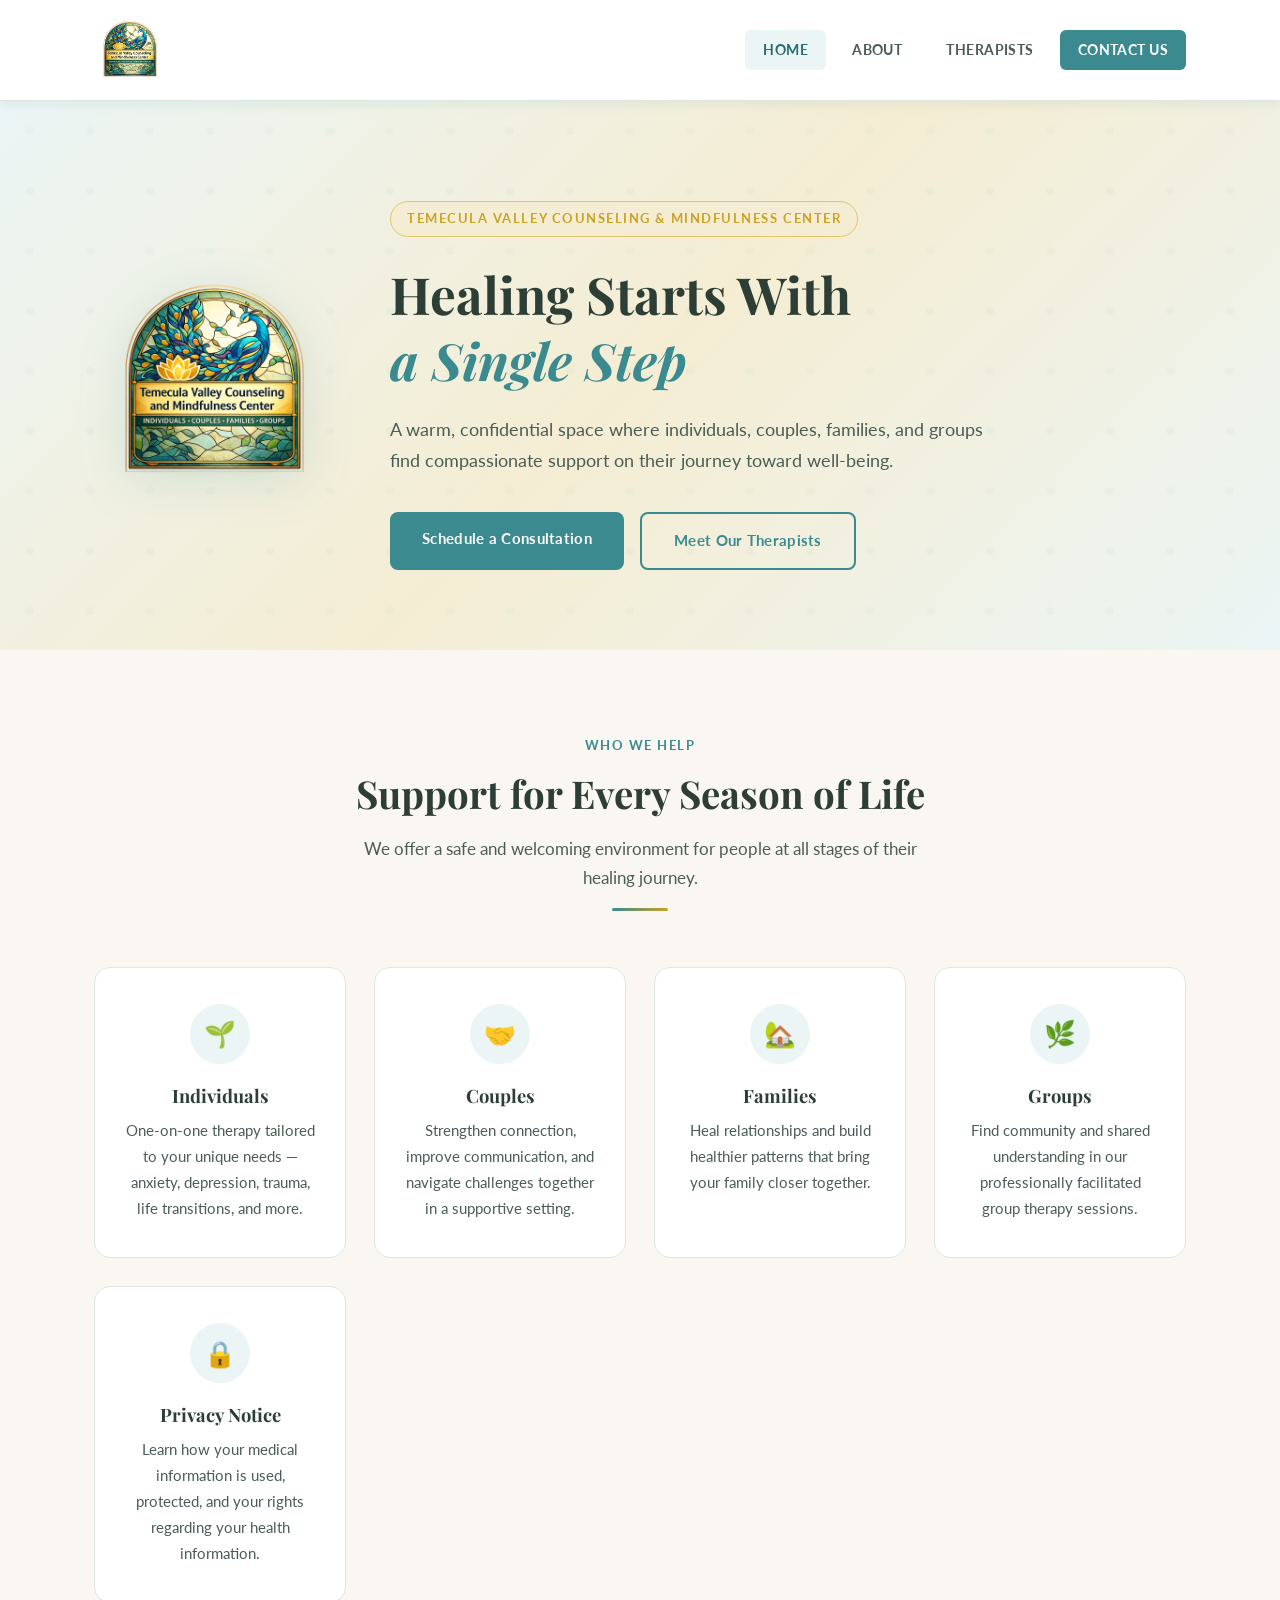
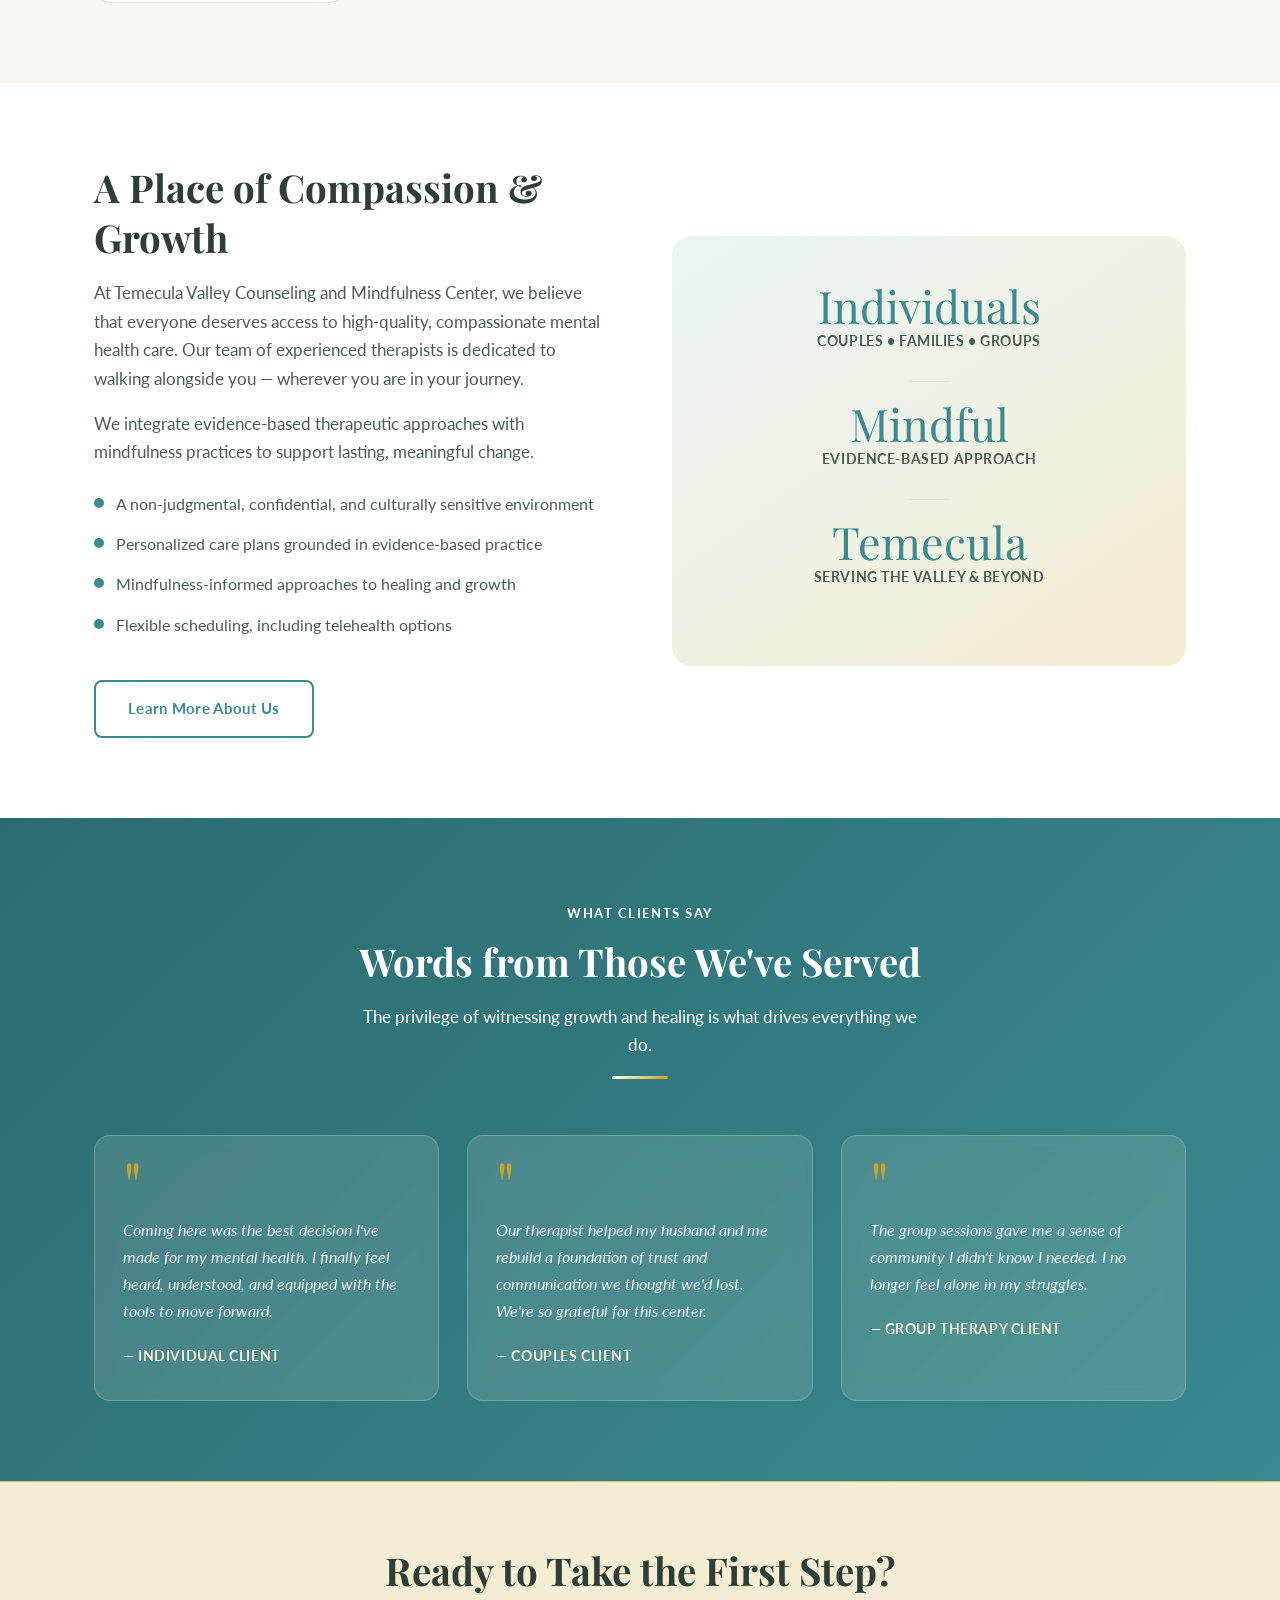
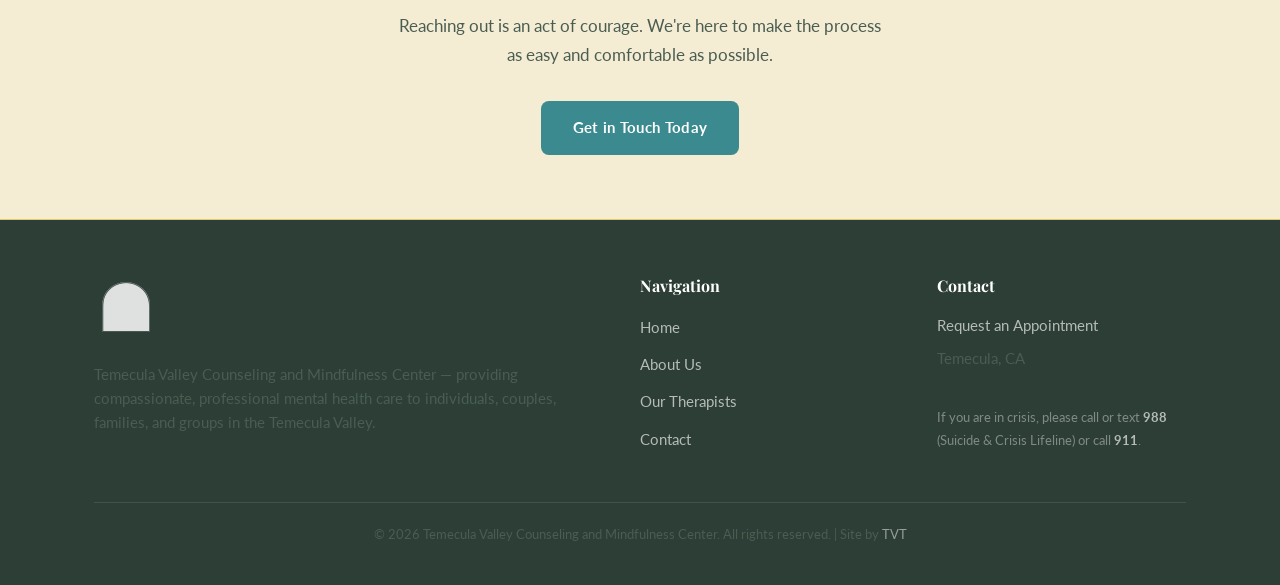
==== index.html @ 944c040d "Initial commit" ====
<!DOCTYPE html>
<html lang="en">
<head>
  <meta charset="UTF-8">
  <meta name="viewport" content="width=device-width, initial-scale=1.0">
  <title>Temecula Valley Counseling & Mindfulness Center</title>
  <meta name="description" content="Professional therapy and counseling services in Temecula Valley. Supporting individuals, couples, families, and groups on the path to healing and well-being.">
  <link rel="stylesheet" href="css/style.css">
</head>
<body>

<!-- ── Header ─────────────────────────────────────── -->
<header>
  <div class="header-inner">
    <a class="logo-wrap" href="index.html">
      <img src="images/logo.png" alt="Temecula Valley Counseling and Mindfulness Center">
    </a>
    <nav>
      <button class="hamburger" id="hamburger" aria-label="Toggle menu">
        <span></span><span></span><span></span>
      </button>
      <ul id="nav-menu">
        <li><a href="index.html" class="active">Home</a></li>
        <li><a href="about.html">About</a></li>
        <li><a href="therapists.html">Therapists</a></li>
        <li class="nav-cta"><a href="contact.html">Contact Us</a></li>
      </ul>
    </nav>
  </div>
</header>

<!-- ── Hero ───────────────────────────────────────── -->
<section class="hero">
  <div class="container hero-content hero-content--split">
    <div class="hero-logo-col">
      <img src="images/logo.png" alt="Temecula Valley Counseling and Mindfulness Center">
    </div>
    <div class="hero-text-col">
      <span class="hero-eyebrow">Temecula Valley Counseling &amp; Mindfulness Center</span>
      <h1>Healing Starts With<br><em>a Single Step</em></h1>
      <p class="hero-subtitle">
        A warm, confidential space where individuals, couples, families, and groups
        find compassionate support on their journey toward well-being.
      </p>
      <div class="hero-buttons">
        <a href="contact.html" class="btn btn-primary">Schedule a Consultation</a>
        <a href="therapists.html" class="btn btn-outline">Meet Our Therapists</a>
      </div>
    </div>
  </div>
</section>

<!-- ── Services ───────────────────────────────────── -->
<section style="background: var(--cream);">
  <div class="container">
    <div class="section-heading">
      <span class="eyebrow">Who We Help</span>
      <h2>Support for Every Season of Life</h2>
      <p>We offer a safe and welcoming environment for people at all stages of their healing journey.</p>
      <div class="divider"></div>
    </div>
    <div class="cards-grid">
      <div class="card">
        <div class="card-icon">🌱</div>
        <h3>Individuals</h3>
        <p>One-on-one therapy tailored to your unique needs — anxiety, depression, trauma, life transitions, and more.</p>
      </div>
      <div class="card">
        <div class="card-icon">🤝</div>
        <h3>Couples</h3>
        <p>Strengthen connection, improve communication, and navigate challenges together in a supportive setting.</p>
      </div>
      <div class="card">
        <div class="card-icon">🏡</div>
        <h3>Families</h3>
        <p>Heal relationships and build healthier patterns that bring your family closer together.</p>
      </div>
      <div class="card">
        <div class="card-icon">🌿</div>
        <h3>Groups</h3>
        <p>Find community and shared understanding in our professionally facilitated group therapy sessions.</p>
      </div>
      <a href="privacy-notice.html" class="card card--link">
        <div class="card-icon">🔒</div>
        <h3>Privacy Notice</h3>
        <p>Learn how your medical information is used, protected, and your rights regarding your health information.</p>
      </a>
    </div>
  </div>
</section>

<!-- ── About Strip ────────────────────────────────── -->
<section class="about-strip">
  <div class="container">
    <div class="inner">
      <div class="text-col">
        <h2>A Place of Compassion &amp; Growth</h2>
        <p>
          At Temecula Valley Counseling and Mindfulness Center, we believe that everyone deserves
          access to high-quality, compassionate mental health care. Our team of experienced
          therapists is dedicated to walking alongside you — wherever you are in your journey.
        </p>
        <p>
          We integrate evidence-based therapeutic approaches with mindfulness practices to
          support lasting, meaningful change.
        </p>
        <ul class="values-list">
          <li>A non-judgmental, confidential, and culturally sensitive environment</li>
          <li>Personalized care plans grounded in evidence-based practice</li>
          <li>Mindfulness-informed approaches to healing and growth</li>
          <li>Flexible scheduling, including telehealth options</li>
        </ul>
        <a href="about.html" class="btn btn-outline" style="margin-top: 28px;">Learn More About Us</a>
      </div>
      <div class="about-visual">
        <div class="stat">
          <div class="stat-number">Individuals</div>
          <div class="stat-label">Couples &bull; Families &bull; Groups</div>
        </div>
        <div class="stat-divider"></div>
        <div class="stat">
          <div class="stat-number">Mindful</div>
          <div class="stat-label">Evidence-Based Approach</div>
        </div>
        <div class="stat-divider"></div>
        <div class="stat">
          <div class="stat-number">Temecula</div>
          <div class="stat-label">Serving the Valley &amp; Beyond</div>
        </div>
      </div>
    </div>
  </div>
</section>

<!-- ── Testimonials ───────────────────────────────── -->
<section class="testimonials">
  <div class="container">
    <div class="section-heading">
      <span class="eyebrow">What Clients Say</span>
      <h2>Words from Those We've Served</h2>
      <p>The privilege of witnessing growth and healing is what drives everything we do.</p>
      <div class="divider"></div>
    </div>
    <div class="testimonials-grid">
      <div class="testimonial-card">
        <span class="quote-mark">"</span>
        <p>Coming here was the best decision I've made for my mental health. I finally feel heard, understood, and equipped with the tools to move forward.</p>
        <div class="testimonial-author">— Individual Client</div>
      </div>
      <div class="testimonial-card">
        <span class="quote-mark">"</span>
        <p>Our therapist helped my husband and me rebuild a foundation of trust and communication we thought we'd lost. We're so grateful for this center.</p>
        <div class="testimonial-author">— Couples Client</div>
      </div>
      <div class="testimonial-card">
        <span class="quote-mark">"</span>
        <p>The group sessions gave me a sense of community I didn't know I needed. I no longer feel alone in my struggles.</p>
        <div class="testimonial-author">— Group Therapy Client</div>
      </div>
    </div>
  </div>
</section>

<!-- ── CTA Banner ─────────────────────────────────── -->
<section class="cta-banner">
  <div class="container">
    <h2>Ready to Take the First Step?</h2>
    <p>Reaching out is an act of courage. We're here to make the process as easy and comfortable as possible.</p>
    <a href="contact.html" class="btn btn-primary">Get in Touch Today</a>
  </div>
</section>

<!-- ── Footer ─────────────────────────────────────── -->
<footer>
  <div class="container">
    <div class="footer-grid">
      <div class="footer-brand">
        <img src="images/logo.png" alt="TVCMC Logo">
        <p>Temecula Valley Counseling and Mindfulness Center — providing compassionate, professional mental health care to individuals, couples, families, and groups in the Temecula Valley.</p>
      </div>
      <div class="footer-col">
        <h4>Navigation</h4>
        <ul>
          <li><a href="index.html">Home</a></li>
          <li><a href="about.html">About Us</a></li>
          <li><a href="therapists.html">Our Therapists</a></li>
          <li><a href="contact.html">Contact</a></li>
        </ul>
      </div>
      <div class="footer-col footer-contact">
        <h4>Contact</h4>
        <p><a href="contact.html">Request an Appointment</a></p>
        <p>Temecula, CA</p>
        <br>
        <p style="font-size:0.82rem; color: rgba(255,255,255,0.4);">
          If you are in crisis, please call or text <strong style="color:rgba(255,255,255,0.65)">988</strong> (Suicide &amp; Crisis Lifeline) or call <strong style="color:rgba(255,255,255,0.65)">911</strong>.
        </p>
      </div>
    </div>
    <div class="footer-bottom">
      <p>&copy; 2026 Temecula Valley Counseling and Mindfulness Center. All rights reserved. | Site by <a href="#" style="color: rgba(255,255,255,0.5);">TVT</a></p>
    </div>
  </div>
</footer>

<script>
  const hamburger = document.getElementById('hamburger');
  const navMenu = document.getElementById('nav-menu');
  hamburger.addEventListener('click', () => navMenu.classList.toggle('open'));
</script>
</body>
</html>
---- css/style.css ----
/* ===================================================
   Temecula Valley Counseling & Mindfulness Center
   Stylesheet
=================================================== */

@import url('https://fonts.googleapis.com/css2?family=Playfair+Display:ital,wght@0,400;0,600;1,400&family=Lato:wght@300;400;700&display=swap');

:root {
  --teal:        #3A8A8F;
  --teal-dark:   #2A6B70;
  --teal-light:  #EBF5F5;
  --gold:        #C9A227;
  --gold-light:  #F5EDD3;
  --sage:        #7A9E7E;
  --cream:       #FAF7F2;
  --warm-white:  #FFFFFF;
  --text-dark:   #2C3E35;
  --text-mid:    #4A5D53;
  --text-light:  #7A8F83;
  --border:      #DDE8E0;
  --shadow:      rgba(58, 138, 143, 0.12);
}

*, *::before, *::after { box-sizing: border-box; margin: 0; padding: 0; }

html { scroll-behavior: smooth; }

body {
  font-family: 'Lato', sans-serif;
  background: var(--cream);
  color: var(--text-dark);
  line-height: 1.7;
  font-size: 16px;
}

/* ── Typography ────────────────────────────────── */
h1, h2, h3, h4 {
  font-family: 'Playfair Display', serif;
  color: var(--text-dark);
  line-height: 1.3;
}

h1 { font-size: clamp(2rem, 5vw, 3.2rem); }
h2 { font-size: clamp(1.6rem, 3.5vw, 2.4rem); }
h3 { font-size: 1.4rem; }
h4 { font-size: 1.1rem; }

p { color: var(--text-mid); margin-bottom: 1rem; }

a { color: var(--teal); text-decoration: none; transition: color 0.2s; }
a:hover { color: var(--teal-dark); }

/* ── Layout ────────────────────────────────────── */
.container {
  max-width: 1140px;
  margin: 0 auto;
  padding: 0 24px;
}

section { padding: 80px 0; }

/* ── Header & Nav ───────────────────────────────── */
header {
  background: var(--warm-white);
  border-bottom: 1px solid var(--border);
  position: sticky;
  top: 0;
  z-index: 100;
  box-shadow: 0 2px 12px var(--shadow);
}

.header-inner {
  display: flex;
  align-items: center;
  justify-content: space-between;
  padding: 14px 24px;
  max-width: 1140px;
  margin: 0 auto;
}

.logo-wrap img {
  height: 72px;
  width: auto;
  display: block;
}

nav ul {
  display: flex;
  gap: 8px;
  list-style: none;
}

nav ul li a {
  display: block;
  padding: 8px 18px;
  border-radius: 6px;
  font-weight: 700;
  font-size: 0.9rem;
  letter-spacing: 0.03em;
  text-transform: uppercase;
  color: var(--text-mid);
  transition: background 0.2s, color 0.2s;
}

nav ul li a:hover,
nav ul li a.active {
  background: var(--teal-light);
  color: var(--teal-dark);
}

.nav-cta a {
  background: var(--teal) !important;
  color: var(--warm-white) !important;
  border-radius: 6px;
}
.nav-cta a:hover {
  background: var(--teal-dark) !important;
}

/* Hamburger */
.hamburger {
  display: none;
  flex-direction: column;
  gap: 5px;
  cursor: pointer;
  background: none;
  border: none;
  padding: 4px;
}
.hamburger span {
  display: block;
  width: 24px;
  height: 2px;
  background: var(--teal-dark);
  border-radius: 2px;
  transition: all 0.3s;
}

/* ── Hero ───────────────────────────────────────── */
.hero {
  background: linear-gradient(135deg, #EBF5F5 0%, #F5EDD3 50%, #EBF5F5 100%);
  padding: 100px 0 80px;
  text-align: center;
  position: relative;
  overflow: hidden;
}

.hero::before {
  content: '';
  position: absolute;
  inset: 0;
  background: url("data:image/svg+xml,%3Csvg width='60' height='60' viewBox='0 0 60 60' xmlns='http://www.w3.org/2000/svg'%3E%3Cg fill='none' fill-rule='evenodd'%3E%3Cg fill='%233A8A8F' fill-opacity='0.04'%3E%3Ccircle cx='30' cy='30' r='4'/%3E%3C/g%3E%3C/g%3E%3C/svg%3E");
  pointer-events: none;
}

.hero-content { position: relative; z-index: 1; }

.hero-eyebrow {
  display: inline-block;
  background: var(--gold-light);
  color: var(--gold);
  font-weight: 700;
  font-size: 0.8rem;
  letter-spacing: 0.12em;
  text-transform: uppercase;
  padding: 6px 16px;
  border-radius: 20px;
  margin-bottom: 24px;
  border: 1px solid #E0C86A;
}

.hero h1 {
  margin-bottom: 20px;
  color: var(--text-dark);
}

.hero h1 em {
  font-style: italic;
  color: var(--teal);
}

.hero-subtitle {
  font-size: 1.15rem;
  max-width: 600px;
  margin: 0 auto 36px;
  color: var(--text-mid);
}

.btn {
  display: inline-block;
  padding: 14px 32px;
  border-radius: 8px;
  font-weight: 700;
  font-size: 0.95rem;
  letter-spacing: 0.02em;
  transition: all 0.2s;
  cursor: pointer;
  border: none;
}

.btn-primary {
  background: var(--teal);
  color: #fff;
}
.btn-primary:hover {
  background: var(--teal-dark);
  color: #fff;
  transform: translateY(-2px);
  box-shadow: 0 6px 20px rgba(58,138,143,0.3);
}

.btn-outline {
  background: transparent;
  color: var(--teal);
  border: 2px solid var(--teal);
}
.btn-outline:hover {
  background: var(--teal);
  color: #fff;
  transform: translateY(-2px);
}

.hero-buttons { display: flex; gap: 16px; justify-content: center; flex-wrap: wrap; }

.hero-content--split {
  display: flex;
  align-items: center;
  gap: 56px;
  text-align: left;
}

.hero-logo-col {
  flex-shrink: 0;
}

.hero-logo-col img {
  width: 240px;
  height: auto;
  filter: drop-shadow(0 8px 24px rgba(58,138,143,0.18));
}

.hero-text-col { flex: 1; }

.hero-text-col .hero-eyebrow { display: inline-block; }

.hero-text-col .hero-subtitle { margin-left: 0; margin-right: 0; }

.hero-text-col .hero-buttons { justify-content: flex-start; }

@media (max-width: 760px) {
  .hero-content--split {
    flex-direction: column;
    text-align: center;
    gap: 32px;
  }
  .hero-logo-col img { width: 180px; }
  .hero-text-col .hero-buttons { justify-content: center; }
}

/* ── Section Heading ────────────────────────────── */
.section-heading {
  text-align: center;
  margin-bottom: 56px;
}

.section-heading .eyebrow {
  display: inline-block;
  color: var(--teal);
  font-weight: 700;
  font-size: 0.8rem;
  letter-spacing: 0.12em;
  text-transform: uppercase;
  margin-bottom: 12px;
}

.section-heading h2 { margin-bottom: 16px; }

.section-heading p {
  max-width: 560px;
  margin: 0 auto;
  font-size: 1.05rem;
}

.divider {
  width: 56px;
  height: 3px;
  background: linear-gradient(90deg, var(--teal), var(--gold));
  margin: 16px auto 0;
  border-radius: 2px;
}

/* ── Services / Feature Cards ──────────────────── */
.cards-grid {
  display: grid;
  grid-template-columns: repeat(auto-fit, minmax(240px, 1fr));
  gap: 28px;
}

.card {
  background: var(--warm-white);
  border: 1px solid var(--border);
  border-radius: 16px;
  padding: 36px 28px;
  text-align: center;
  transition: transform 0.25s, box-shadow 0.25s;
}

.card:hover {
  transform: translateY(-6px);
  box-shadow: 0 16px 40px var(--shadow);
}

.card-icon {
  width: 60px;
  height: 60px;
  border-radius: 50%;
  background: var(--teal-light);
  display: flex;
  align-items: center;
  justify-content: center;
  margin: 0 auto 20px;
  font-size: 1.6rem;
}

.card h3 { margin-bottom: 10px; font-size: 1.15rem; }
.card p { font-size: 0.95rem; margin: 0; }

.card--link { text-decoration: none; color: inherit; display: block; }
.card--link:hover h3 { color: var(--teal); }

/* ── About Strip ─────────────────────────────────── */
.about-strip {
  background: var(--warm-white);
}

.about-strip .inner {
  display: grid;
  grid-template-columns: 1fr 1fr;
  gap: 64px;
  align-items: center;
}

.about-strip .text-col h2 { margin-bottom: 16px; }
.about-strip .text-col p { font-size: 1.05rem; }

.values-list {
  list-style: none;
  margin-top: 24px;
}

.values-list li {
  display: flex;
  align-items: flex-start;
  gap: 12px;
  margin-bottom: 14px;
  color: var(--text-mid);
  font-size: 0.97rem;
}

.values-list li::before {
  content: '';
  width: 10px;
  height: 10px;
  border-radius: 50%;
  background: var(--teal);
  flex-shrink: 0;
  margin-top: 7px;
}

.about-visual {
  background: linear-gradient(145deg, var(--teal-light), var(--gold-light));
  border-radius: 20px;
  padding: 48px 36px;
  text-align: center;
}

.about-visual .stat {
  margin-bottom: 28px;
}

.about-visual .stat-number {
  font-family: 'Playfair Display', serif;
  font-size: 2.8rem;
  color: var(--teal);
  line-height: 1;
}

.about-visual .stat-label {
  font-size: 0.9rem;
  color: var(--text-mid);
  font-weight: 700;
  letter-spacing: 0.04em;
  text-transform: uppercase;
}

.stat-divider {
  width: 40px;
  height: 1px;
  background: var(--border);
  margin: 20px auto;
}

/* ── Testimonial ────────────────────────────────── */
.testimonials {
  background: linear-gradient(135deg, var(--teal-dark) 0%, var(--teal) 100%);
  padding: 80px 0;
}

.testimonials .section-heading .eyebrow,
.testimonials .section-heading h2,
.testimonials .section-heading p { color: #fff; }

.testimonials .divider { background: linear-gradient(90deg, #fff, var(--gold)); }

.testimonials-grid {
  display: grid;
  grid-template-columns: repeat(auto-fit, minmax(300px, 1fr));
  gap: 28px;
}

.testimonial-card {
  background: rgba(255,255,255,0.12);
  border: 1px solid rgba(255,255,255,0.2);
  border-radius: 16px;
  padding: 32px 28px;
  backdrop-filter: blur(8px);
}

.testimonial-card .quote-mark {
  font-family: 'Playfair Display', serif;
  font-size: 4rem;
  color: var(--gold);
  line-height: 0.5;
  display: block;
  margin-bottom: 16px;
}

.testimonial-card p {
  color: rgba(255,255,255,0.9);
  font-style: italic;
  font-size: 1rem;
  margin-bottom: 20px;
}

.testimonial-author {
  font-weight: 700;
  color: var(--gold-light);
  font-size: 0.88rem;
  letter-spacing: 0.04em;
  text-transform: uppercase;
}

/* ── CTA Banner ─────────────────────────────────── */
.cta-banner {
  background: var(--gold-light);
  border-top: 1px solid #E0C86A;
  border-bottom: 1px solid #E0C86A;
  padding: 64px 0;
  text-align: center;
}

.cta-banner h2 { margin-bottom: 16px; }
.cta-banner p { max-width: 500px; margin: 0 auto 32px; font-size: 1.05rem; }

/* ── Footer ─────────────────────────────────────── */
footer {
  background: var(--text-dark);
  color: rgba(255,255,255,0.75);
  padding: 56px 0 24px;
}

.footer-grid {
  display: grid;
  grid-template-columns: 2fr 1fr 1fr;
  gap: 48px;
  margin-bottom: 40px;
}

.footer-brand img { height: 64px; margin-bottom: 16px; filter: brightness(0) invert(1); opacity: 0.85; }
.footer-brand p { font-size: 0.92rem; line-height: 1.6; }

.footer-col h4 {
  color: #fff;
  font-family: 'Playfair Display', serif;
  font-size: 1rem;
  margin-bottom: 16px;
}

.footer-col ul { list-style: none; }
.footer-col ul li { margin-bottom: 10px; }
.footer-col ul li a { color: rgba(255,255,255,0.65); font-size: 0.92rem; transition: color 0.2s; }
.footer-col ul li a:hover { color: var(--gold); }

.footer-contact p { font-size: 0.92rem; margin-bottom: 8px; }
.footer-contact a { color: rgba(255,255,255,0.65); }
.footer-contact a:hover { color: var(--gold); }

.footer-bottom {
  border-top: 1px solid rgba(255,255,255,0.1);
  padding-top: 20px;
  text-align: center;
  font-size: 0.82rem;
  color: rgba(255,255,255,0.4);
}

/* ── Page Hero (inner pages) ────────────────────── */
.page-hero {
  background: linear-gradient(135deg, var(--teal-light) 0%, var(--gold-light) 100%);
  padding: 64px 0;
  text-align: center;
  border-bottom: 1px solid var(--border);
}

.page-hero .eyebrow {
  display: inline-block;
  color: var(--teal);
  font-weight: 700;
  font-size: 0.8rem;
  letter-spacing: 0.12em;
  text-transform: uppercase;
  margin-bottom: 12px;
}

.page-hero h1 { margin-bottom: 12px; }
.page-hero p { max-width: 520px; margin: 0 auto; font-size: 1.05rem; }

/* ── About Page ─────────────────────────────────── */
.about-mission {
  background: var(--warm-white);
}

.mission-block {
  display: grid;
  grid-template-columns: 1fr 1fr;
  gap: 64px;
  align-items: start;
}

.mission-block .text h2 { margin-bottom: 16px; }

.highlight-box {
  background: var(--teal-light);
  border-left: 4px solid var(--teal);
  border-radius: 0 12px 12px 0;
  padding: 24px 28px;
  margin: 28px 0;
}

.highlight-box p {
  color: var(--teal-dark);
  font-style: italic;
  font-size: 1.05rem;
  margin: 0;
}

.approach-list {
  list-style: none;
  margin-top: 20px;
}

.approach-list li {
  padding: 12px 0;
  border-bottom: 1px solid var(--border);
  color: var(--text-mid);
  font-size: 0.97rem;
  display: flex;
  gap: 12px;
  align-items: flex-start;
}

.approach-list li:last-child { border-bottom: none; }

.approach-list li strong {
  color: var(--teal);
  min-width: 120px;
  flex-shrink: 0;
}

.about-sidebar {
  background: linear-gradient(145deg, var(--teal-light), var(--gold-light));
  border-radius: 20px;
  padding: 40px 32px;
}

.about-sidebar h3 { margin-bottom: 20px; }

.sidebar-item {
  display: flex;
  gap: 16px;
  margin-bottom: 24px;
  align-items: flex-start;
}

.sidebar-item .icon {
  width: 44px;
  height: 44px;
  border-radius: 50%;
  background: var(--warm-white);
  display: flex;
  align-items: center;
  justify-content: center;
  font-size: 1.1rem;
  flex-shrink: 0;
  box-shadow: 0 2px 8px var(--shadow);
}

.sidebar-item h4 { margin-bottom: 4px; font-size: 0.97rem; }
.sidebar-item p { font-size: 0.88rem; margin: 0; }

/* ── Therapists Photo Grid (index page) ─────────── */
.therapist-photo-grid {
  display: grid;
  grid-template-columns: repeat(auto-fill, minmax(220px, 1fr));
  gap: 36px;
  justify-items: center;
}

a.therapist-tile,
.therapist-tile {
  display: flex;
  flex-direction: column;
  align-items: center;
  text-align: center;
  text-decoration: none;
  color: inherit;
  width: 100%;
  max-width: 260px;
}

a.therapist-tile .therapist-tile-img {
  transition: transform 0.25s, box-shadow 0.25s;
}

a.therapist-tile:hover .therapist-tile-img {
  transform: translateY(-6px);
  box-shadow: 0 16px 40px var(--shadow);
}

a.therapist-tile:hover .therapist-tile-name h3 {
  color: var(--teal);
}

.therapist-tile-img {
  width: 200px;
  height: 200px;
  border-radius: 50%;
  overflow: hidden;
  background: linear-gradient(145deg, var(--teal-light), var(--gold-light));
  border: 4px solid var(--warm-white);
  box-shadow: 0 6px 24px var(--shadow);
  margin-bottom: 18px;
  flex-shrink: 0;
}

.therapist-tile-img img {
  width: 100%;
  height: 100%;
  object-fit: cover;
  object-position: center top;
}

.therapist-tile-img .therapist-photo-placeholder {
  width: 100%;
  height: 100%;
  display: flex;
  align-items: center;
  justify-content: center;
}

.therapist-tile-img .therapist-photo-placeholder .initials {
  width: 72px;
  height: 72px;
  border-radius: 50%;
  background: var(--warm-white);
  display: flex;
  align-items: center;
  justify-content: center;
  font-family: 'Playfair Display', serif;
  font-size: 1.6rem;
  color: var(--teal);
}

.therapist-tile-name h3 {
  font-size: 1.15rem;
  margin-bottom: 4px;
  transition: color 0.2s;
}

.therapist-tile-name span {
  font-size: 0.82rem;
  color: var(--text-light);
  font-weight: 700;
  letter-spacing: 0.03em;
  text-transform: uppercase;
}

.therapist-tile--placeholder { opacity: 0.55; cursor: default; }

/* ── Therapist Bio Page ──────────────────────────── */
.therapist-bio-layout {
  display: grid;
  grid-template-columns: 280px 1fr;
  gap: 64px;
  align-items: start;
}

.therapist-bio-sidebar {
  position: sticky;
  top: 100px;
  text-align: center;
}

.therapist-bio-sidebar .bio-photo {
  width: 220px;
  height: 220px;
  border-radius: 50%;
  overflow: hidden;
  border: 4px solid var(--warm-white);
  box-shadow: 0 8px 32px var(--shadow);
  margin: 0 auto 20px;
}

.therapist-bio-sidebar .bio-photo img {
  width: 100%;
  height: 100%;
  object-fit: cover;
  object-position: center top;
}

.therapist-bio-sidebar h2 { font-size: 1.5rem; margin-bottom: 6px; }

.therapist-bio-sidebar .bio-title {
  color: var(--teal);
  font-weight: 700;
  font-size: 0.82rem;
  letter-spacing: 0.05em;
  text-transform: uppercase;
  margin-bottom: 20px;
  line-height: 1.5;
}

.bio-specialties {
  display: flex;
  flex-wrap: wrap;
  gap: 8px;
  justify-content: center;
  margin-bottom: 24px;
}

.therapist-bio-sidebar .sidebar-actions {
  display: flex;
  flex-direction: column;
  gap: 10px;
}

.therapist-bio-content h3 {
  font-size: 1.1rem;
  margin: 28px 0 10px;
  color: var(--teal-dark);
}

.therapist-bio-content p {
  font-size: 1rem;
  line-height: 1.8;
}

.bio-email-block {
  display: inline-flex;
  align-items: center;
  gap: 10px;
  background: var(--teal-light);
  border: 1px solid var(--border);
  border-radius: 10px;
  padding: 14px 20px;
  margin-top: 32px;
}

.bio-email-block .icon { font-size: 1.1rem; }

.bio-email-block a {
  font-weight: 700;
  color: var(--teal-dark);
  font-size: 0.97rem;
}

.back-link {
  display: inline-flex;
  align-items: center;
  gap: 8px;
  color: var(--text-light);
  font-size: 0.88rem;
  font-weight: 700;
  letter-spacing: 0.04em;
  text-transform: uppercase;
  margin-bottom: 40px;
  transition: color 0.2s;
}
.back-link:hover { color: var(--teal); }

@media (max-width: 760px) {
  .therapist-bio-layout {
    grid-template-columns: 1fr;
    gap: 32px;
  }
  .therapist-bio-sidebar { position: static; }
}

/* ── Therapists Page ────────────────────────────── */
.therapists-grid {
  display: grid;
  grid-template-columns: repeat(auto-fit, minmax(300px, 1fr));
  gap: 32px;
}

.therapist-card {
  background: var(--warm-white);
  border: 1px solid var(--border);
  border-radius: 20px;
  overflow: hidden;
  transition: transform 0.25s, box-shadow 0.25s;
}

.therapist-card:hover {
  transform: translateY(-6px);
  box-shadow: 0 16px 40px var(--shadow);
}

.therapist-photo {
  width: 100%;
  height: 280px;
  background: linear-gradient(145deg, var(--teal-light), var(--gold-light));
  display: flex;
  align-items: center;
  justify-content: center;
  position: relative;
  overflow: hidden;
}

.therapist-photo img {
  width: 100%;
  height: 100%;
  object-fit: cover;
}

.therapist-photo-placeholder {
  display: flex;
  flex-direction: column;
  align-items: center;
  justify-content: center;
  gap: 12px;
  color: var(--text-light);
  width: 100%;
  height: 100%;
}

.therapist-photo-placeholder .initials {
  width: 80px;
  height: 80px;
  border-radius: 50%;
  background: var(--warm-white);
  display: flex;
  align-items: center;
  justify-content: center;
  font-family: 'Playfair Display', serif;
  font-size: 1.8rem;
  color: var(--teal);
  box-shadow: 0 4px 16px var(--shadow);
}

.therapist-body { padding: 28px; }

.therapist-body h3 { margin-bottom: 4px; }

.therapist-title {
  color: var(--teal);
  font-weight: 700;
  font-size: 0.85rem;
  letter-spacing: 0.04em;
  text-transform: uppercase;
  margin-bottom: 14px;
}

.therapist-specialties {
  display: flex;
  flex-wrap: wrap;
  gap: 8px;
  margin-bottom: 16px;
}

.tag {
  background: var(--teal-light);
  color: var(--teal-dark);
  font-size: 0.78rem;
  font-weight: 700;
  padding: 4px 12px;
  border-radius: 20px;
  letter-spacing: 0.02em;
}

.therapist-body p { font-size: 0.95rem; margin: 0; }

.therapist-contact {
  margin-top: 20px;
  padding-top: 20px;
  border-top: 1px solid var(--border);
}

.therapist-contact a {
  display: inline-flex;
  align-items: center;
  gap: 8px;
  font-weight: 700;
  font-size: 0.88rem;
}

/* ── Contact Page ────────────────────────────────── */
.contact-layout {
  display: grid;
  grid-template-columns: 3fr 2fr;
  gap: 64px;
  align-items: start;
}

.contact-form-wrap {
  background: var(--warm-white);
  border: 1px solid var(--border);
  border-radius: 20px;
  padding: 44px 40px;
}

.contact-form-wrap h2 { margin-bottom: 8px; }
.contact-form-wrap .subtitle { margin-bottom: 32px; }

.form-group { margin-bottom: 22px; }

.form-group label {
  display: block;
  font-weight: 700;
  font-size: 0.85rem;
  letter-spacing: 0.04em;
  text-transform: uppercase;
  color: var(--text-mid);
  margin-bottom: 8px;
}

.form-group input,
.form-group select,
.form-group textarea {
  width: 100%;
  padding: 12px 16px;
  border: 1.5px solid var(--border);
  border-radius: 8px;
  font-family: 'Lato', sans-serif;
  font-size: 0.97rem;
  color: var(--text-dark);
  background: var(--cream);
  transition: border-color 0.2s, box-shadow 0.2s;
  outline: none;
}

.form-group input:focus,
.form-group select:focus,
.form-group textarea:focus {
  border-color: var(--teal);
  box-shadow: 0 0 0 3px rgba(58,138,143,0.12);
  background: #fff;
}

.form-group textarea { resize: vertical; min-height: 130px; }

.form-row {
  display: grid;
  grid-template-columns: 1fr 1fr;
  gap: 20px;
}

.form-note {
  font-size: 0.82rem;
  color: var(--text-light);
  margin-top: 16px;
  text-align: center;
}

.contact-sidebar .info-card {
  background: var(--warm-white);
  border: 1px solid var(--border);
  border-radius: 16px;
  padding: 32px 28px;
  margin-bottom: 24px;
}

.contact-sidebar .info-card h3 { margin-bottom: 20px; font-size: 1.1rem; }

.info-item {
  display: flex;
  gap: 14px;
  align-items: flex-start;
  margin-bottom: 18px;
}

.info-item:last-child { margin-bottom: 0; }

.info-item .icon {
  width: 40px;
  height: 40px;
  border-radius: 50%;
  background: var(--teal-light);
  display: flex;
  align-items: center;
  justify-content: center;
  font-size: 1rem;
  flex-shrink: 0;
}

.info-item .detail { font-size: 0.92rem; }
.info-item .detail strong { display: block; color: var(--text-dark); margin-bottom: 2px; }
.info-item .detail span { color: var(--text-mid); }

.crisis-card {
  background: linear-gradient(135deg, #FFF3F3, #FFE8E8);
  border: 1px solid #F5C6C6;
  border-radius: 16px;
  padding: 24px 28px;
}

.crisis-card h4 { color: #C0392B; margin-bottom: 8px; }
.crisis-card p { font-size: 0.9rem; margin: 0; }
.crisis-card a { color: #C0392B; font-weight: 700; }

/* ── Responsive ─────────────────────────────────── */
@media (max-width: 900px) {
  .about-strip .inner,
  .mission-block,
  .contact-layout { grid-template-columns: 1fr; gap: 40px; }

  .footer-grid { grid-template-columns: 1fr 1fr; }
  .footer-brand { grid-column: 1 / -1; }
}

@media (max-width: 640px) {
  nav ul { display: none; }
  nav ul.open { display: flex; flex-direction: column; position: absolute; top: 100%; left: 0; right: 0; background: #fff; padding: 16px 24px; box-shadow: 0 8px 20px var(--shadow); border-top: 1px solid var(--border); gap: 4px; }
  nav { position: relative; }
  .hamburger { display: flex; }
  header { position: relative; }

  .footer-grid { grid-template-columns: 1fr; }
  .form-row { grid-template-columns: 1fr; }
  section { padding: 56px 0; }
  .hero { padding: 64px 0 56px; }

  .contact-form-wrap { padding: 28px 20px; }
}
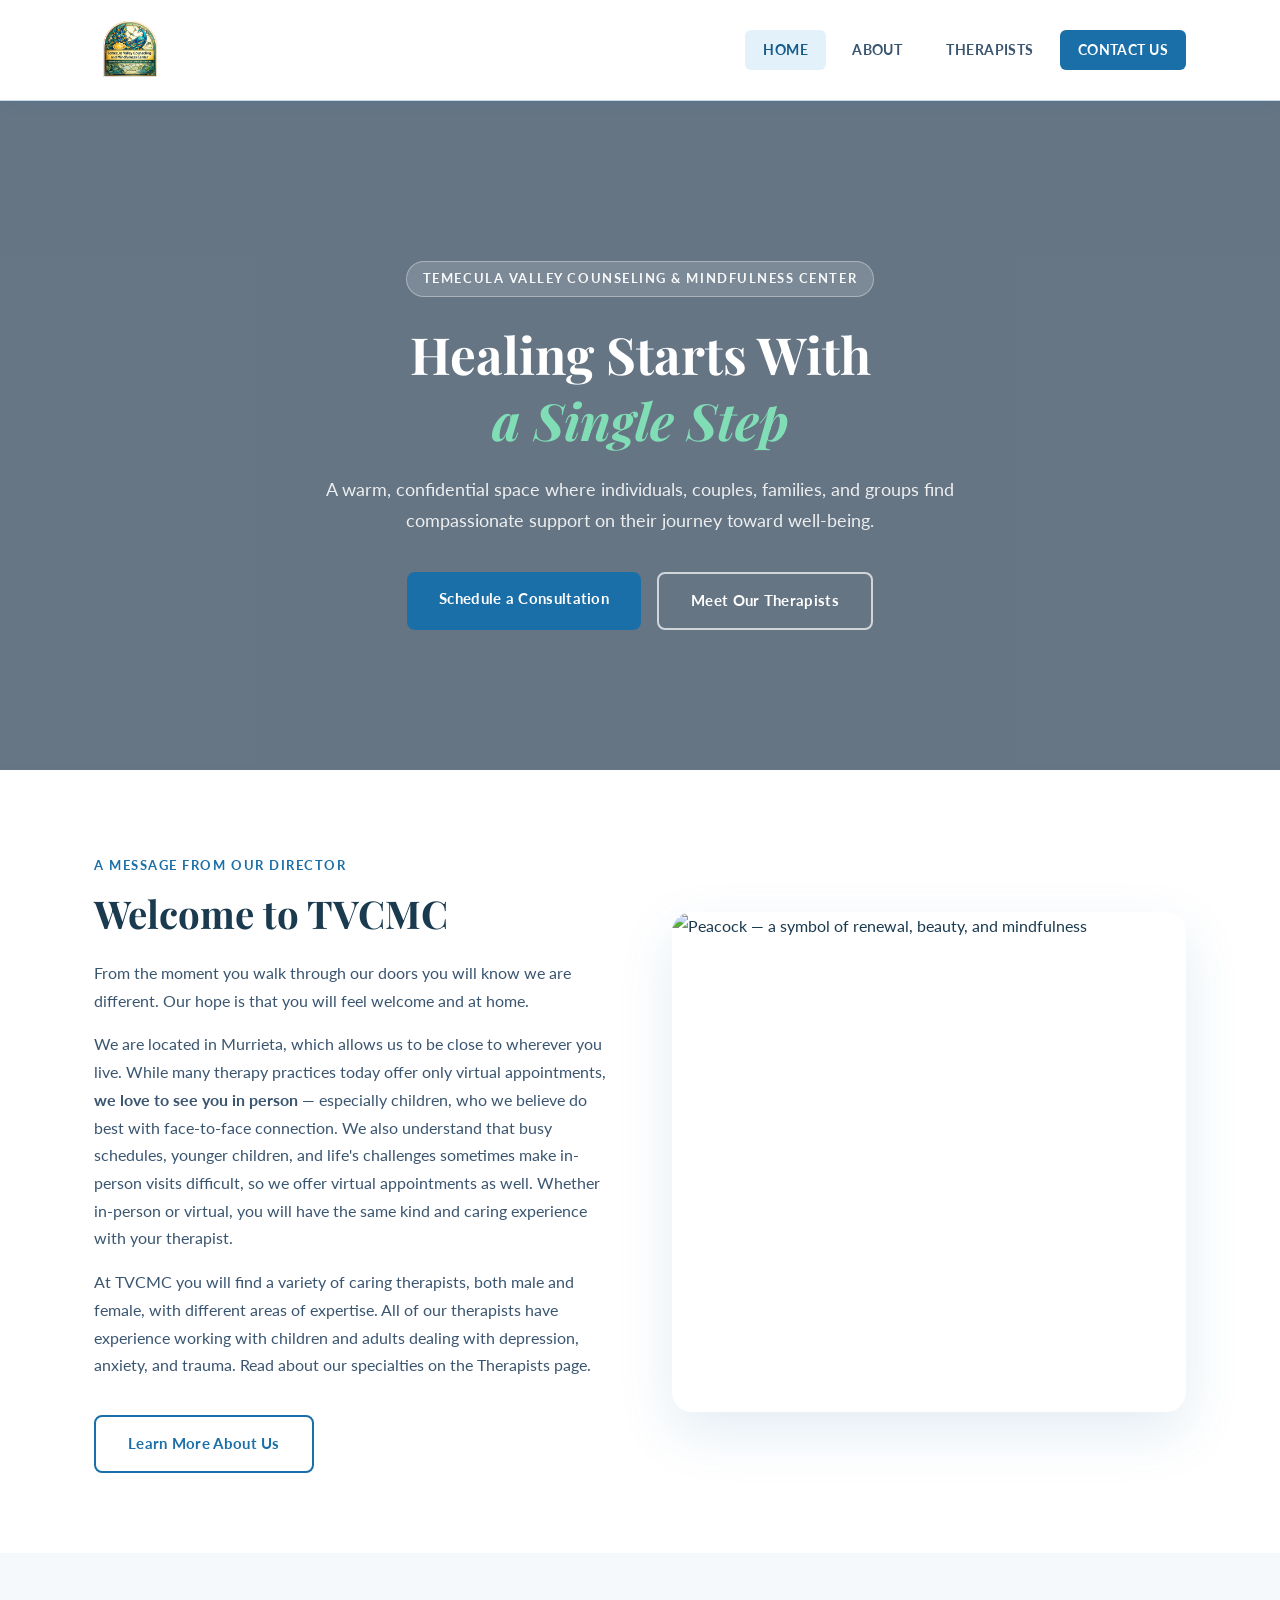
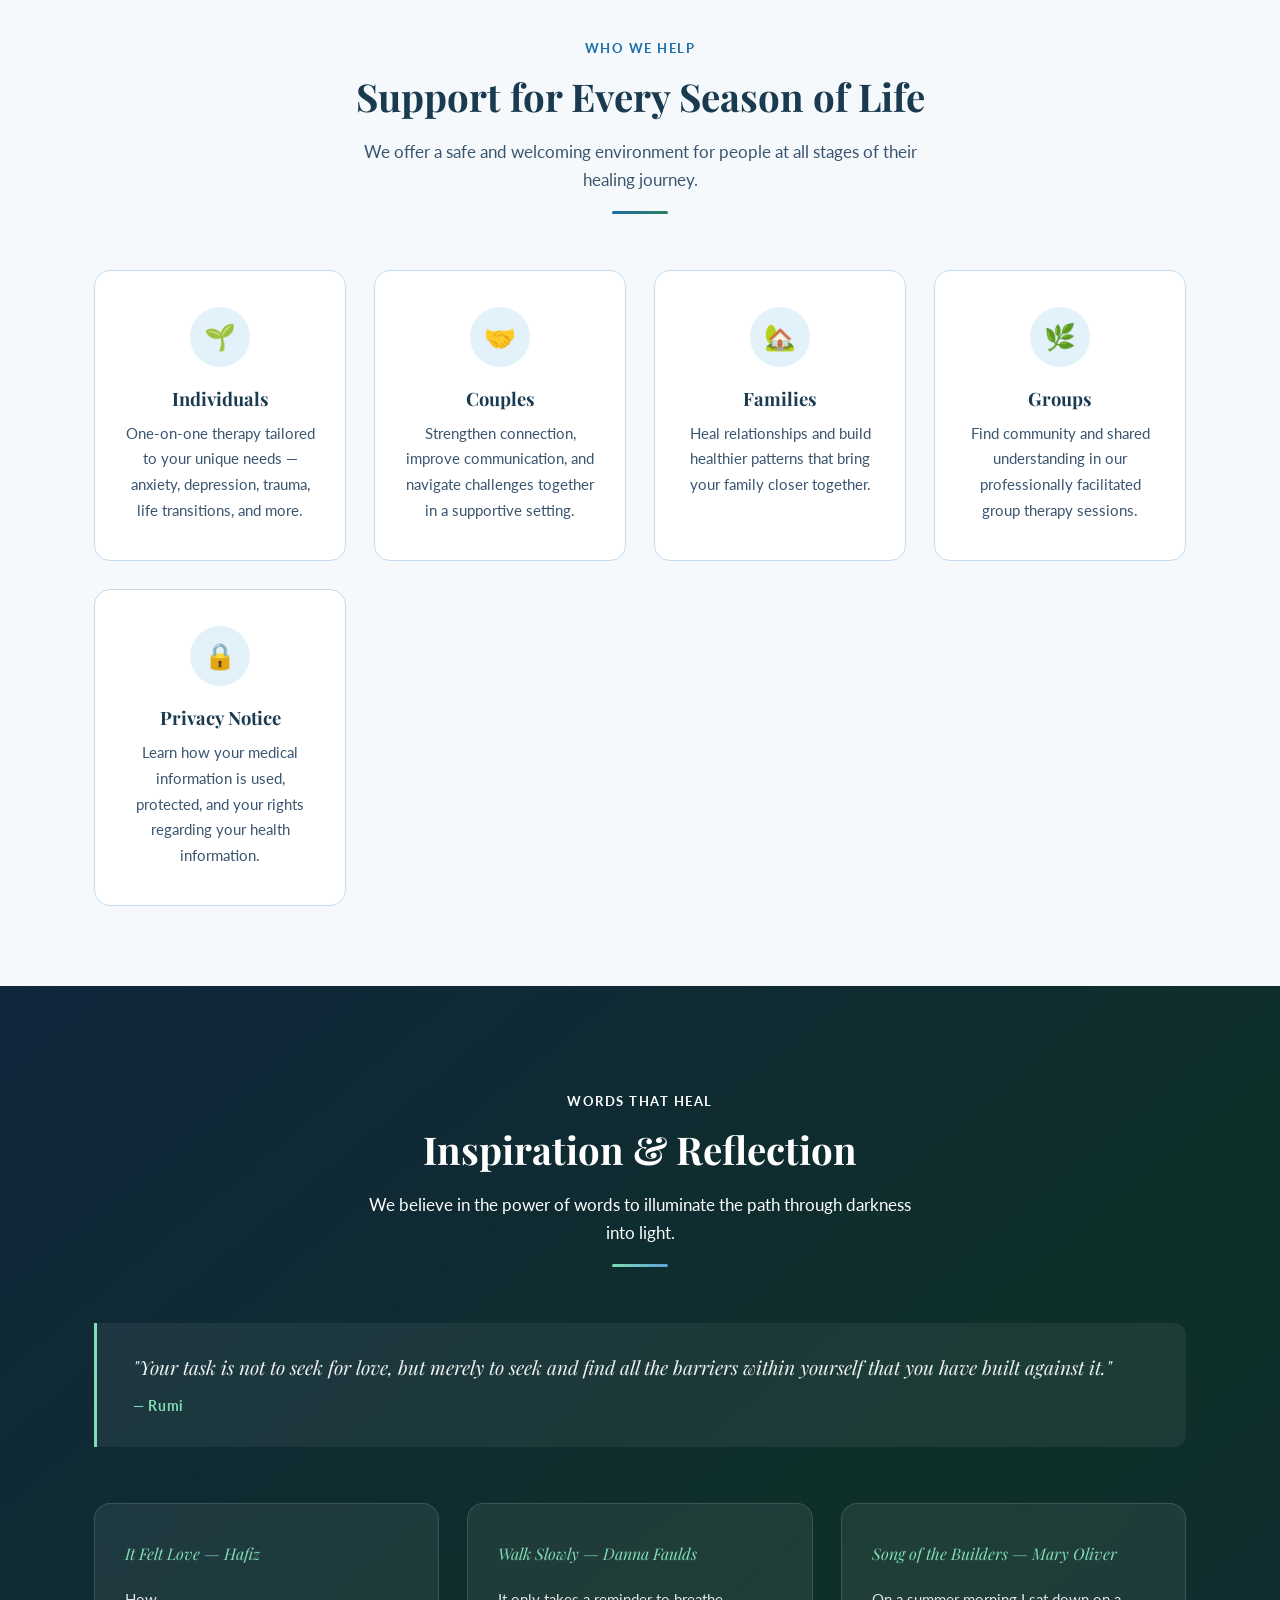
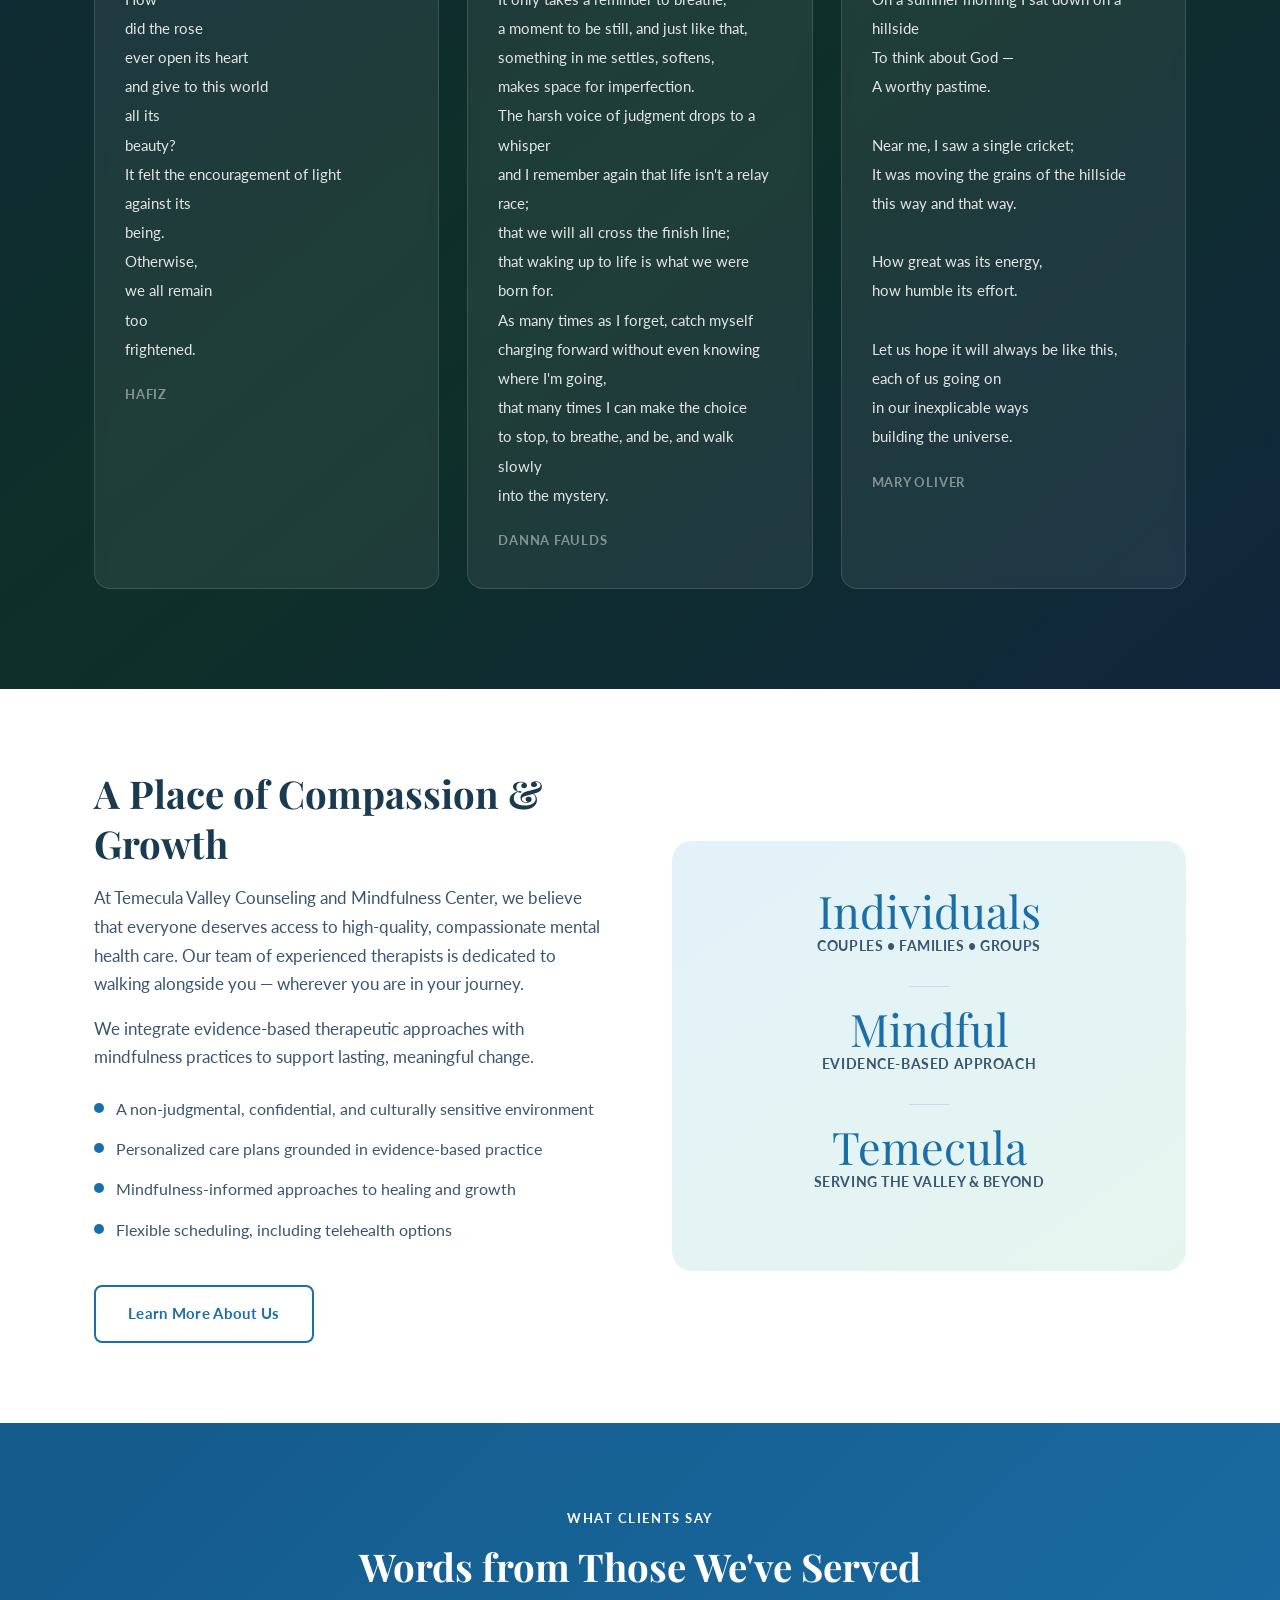
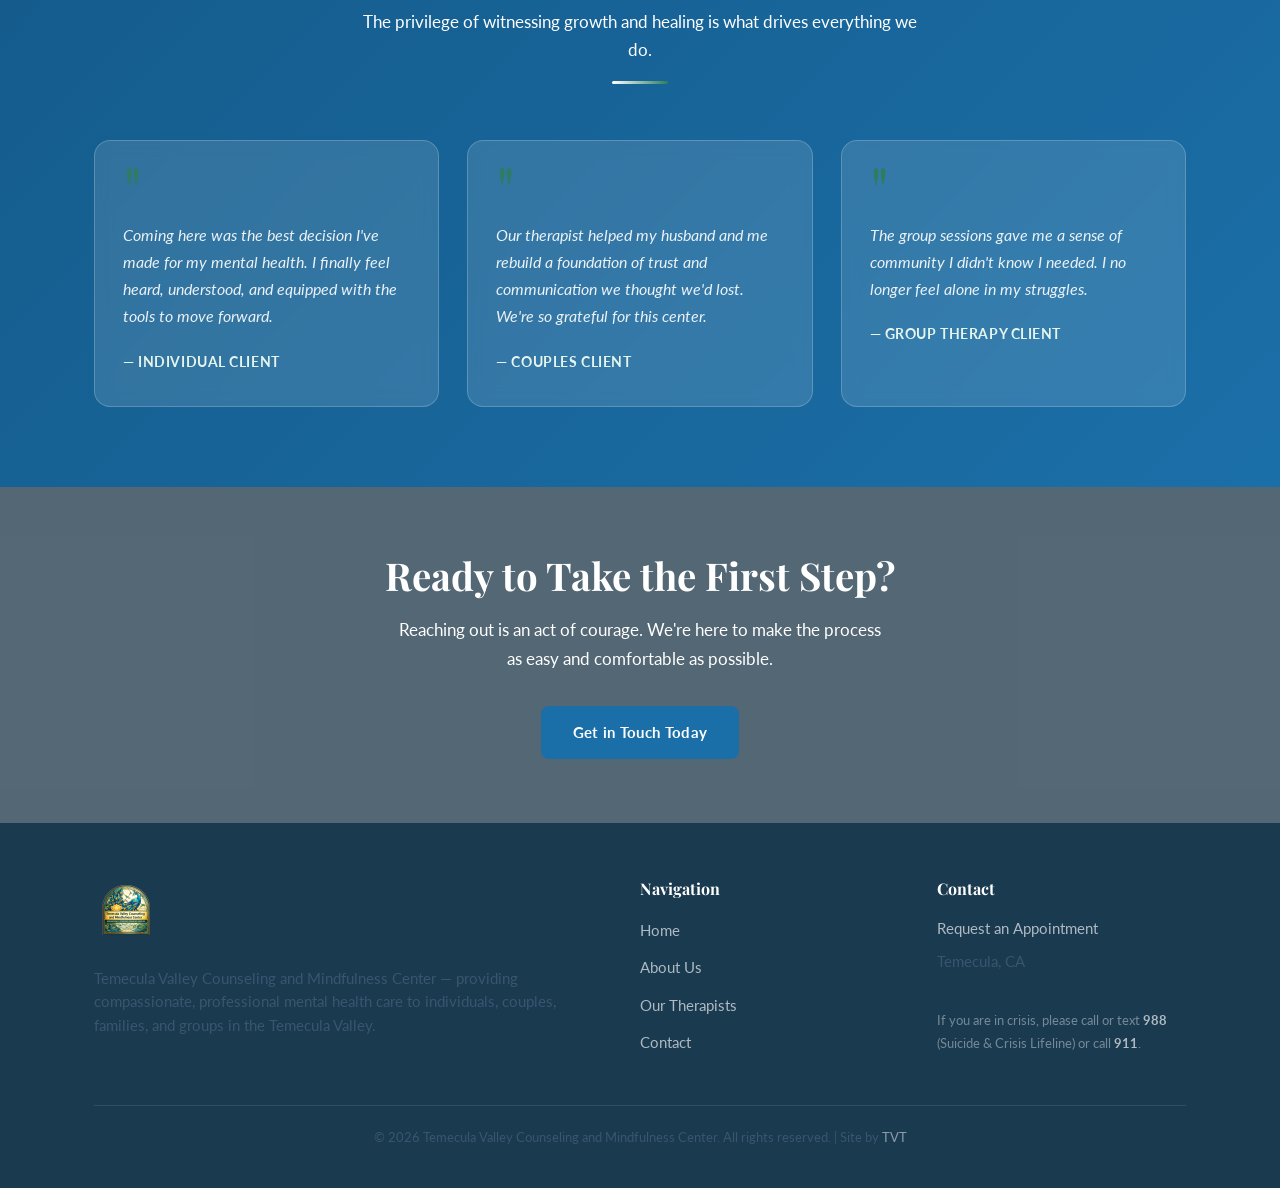
==== commit aec7b460: "Blue/green redesign: peacock hero, welcome section, poetry, Darcie bio, groups" ====
--- a/index.html
+++ b/index.html
@@ -31,20 +31,34 @@
 
 <!-- ── Hero ───────────────────────────────────────── -->
 <section class="hero">
-  <div class="container hero-content hero-content--split">
-    <div class="hero-logo-col">
-      <img src="images/logo.png" alt="Temecula Valley Counseling and Mindfulness Center">
-    </div>
-    <div class="hero-text-col">
-      <span class="hero-eyebrow">Temecula Valley Counseling &amp; Mindfulness Center</span>
-      <h1>Healing Starts With<br><em>a Single Step</em></h1>
-      <p class="hero-subtitle">
-        A warm, confidential space where individuals, couples, families, and groups
-        find compassionate support on their journey toward well-being.
-      </p>
-      <div class="hero-buttons">
-        <a href="contact.html" class="btn btn-primary">Schedule a Consultation</a>
-        <a href="therapists.html" class="btn btn-outline">Meet Our Therapists</a>
+  <div class="container hero-content">
+    <span class="hero-eyebrow">Temecula Valley Counseling &amp; Mindfulness Center</span>
+    <h1>Healing Starts With<br><em>a Single Step</em></h1>
+    <p class="hero-subtitle">
+      A warm, confidential space where individuals, couples, families, and groups
+      find compassionate support on their journey toward well-being.
+    </p>
+    <div class="hero-buttons">
+      <a href="contact.html" class="btn btn-primary">Schedule a Consultation</a>
+      <a href="therapists.html" class="btn btn-outline-light">Meet Our Therapists</a>
+    </div>
+  </div>
+</section>
+
+<!-- ── Welcome ─────────────────────────────────────── -->
+<section class="welcome-section">
+  <div class="container">
+    <div class="welcome-inner">
+      <div class="welcome-text">
+        <span class="eyebrow">A Message from Our Director</span>
+        <h2>Welcome to TVCMC</h2>
+        <p>From the moment you walk through our doors you will know we are different. Our hope is that you will feel welcome and at home.</p>
+        <p>We are located in Murrieta, which allows us to be close to wherever you live. While many therapy practices today offer only virtual appointments, <strong>we love to see you in person</strong> — especially children, who we believe do best with face-to-face connection. We also understand that busy schedules, younger children, and life's challenges sometimes make in-person visits difficult, so we offer virtual appointments as well. Whether in-person or virtual, you will have the same kind and caring experience with your therapist.</p>
+        <p>At TVCMC you will find a variety of caring therapists, both male and female, with different areas of expertise. All of our therapists have experience working with children and adults dealing with depression, anxiety, and trauma. Read about our specialties on the Therapists page.</p>
+        <a href="about.html" class="btn btn-outline" style="margin-top:20px">Learn More About Us</a>
+      </div>
+      <div class="welcome-image">
+        <img src="images/Peacock 2.jpg" alt="Peacock — a symbol of renewal, beauty, and mindfulness">
       </div>
     </div>
   </div>
@@ -85,6 +99,82 @@
         <h3>Privacy Notice</h3>
         <p>Learn how your medical information is used, protected, and your rights regarding your health information.</p>
       </a>
+    </div>
+  </div>
+</section>
+
+<!-- ── Poetry / Inspiration ───────────────────────── -->
+<section class="poetry-section">
+  <div class="container">
+    <div class="section-heading">
+      <span class="eyebrow">Words That Heal</span>
+      <h2>Inspiration &amp; Reflection</h2>
+      <p>We believe in the power of words to illuminate the path through darkness into light.</p>
+      <div class="divider"></div>
+    </div>
+
+    <div class="quote-banner">
+      <p>"Your task is not to seek for love, but merely to seek and find all the barriers within yourself that you have built against it."
+        <span class="attr">— Rumi</span>
+      </p>
+    </div>
+
+    <div class="poems-grid">
+      <div class="poem-card">
+        <span class="poem-title">It Felt Love — Hafiz</span>
+        <p class="poem-text">How
+did the rose
+ever open its heart
+and give to this world
+all its
+beauty?
+It felt the encouragement of light
+against its
+being.
+Otherwise,
+we all remain
+too
+frightened.</p>
+        <div class="poem-attribution">Hafiz</div>
+      </div>
+
+      <div class="poem-card">
+        <span class="poem-title">Walk Slowly — Danna Faulds</span>
+        <p class="poem-text">It only takes a reminder to breathe,
+a moment to be still, and just like that,
+something in me settles, softens,
+makes space for imperfection.
+The harsh voice of judgment drops to a whisper
+and I remember again that life isn't a relay race;
+that we will all cross the finish line;
+that waking up to life is what we were born for.
+As many times as I forget, catch myself
+charging forward without even knowing where I'm going,
+that many times I can make the choice
+to stop, to breathe, and be, and walk slowly
+into the mystery.</p>
+        <div class="poem-attribution">Danna Faulds</div>
+      </div>
+
+      <div class="poem-card">
+        <span class="poem-title">Song of the Builders — Mary Oliver</span>
+        <p class="poem-text">On a summer morning I sat down on a hillside
+To think about God —
+A worthy pastime.
+
+Near me, I saw a single cricket;
+It was moving the grains of the hillside
+this way and that way.
+
+How great was its energy,
+how humble its effort.
+
+Let us hope it will always be like this,
+each of us going on
+in our inexplicable ways
+building the universe.</p>
+        <div class="poem-attribution">Mary Oliver</div>
+      </div>
     </div>
   </div>
 </section>
@@ -162,7 +252,7 @@
 </section>
 
 <!-- ── CTA Banner ─────────────────────────────────── -->
-<section class="cta-banner">
+<section class="cta-banner cta-peacock">
   <div class="container">
     <h2>Ready to Take the First Step?</h2>
     <p>Reaching out is an act of courage. We're here to make the process as easy and comfortable as possible.</p>
--- a/css/style.css
+++ b/css/style.css
@@ -6,19 +6,19 @@
 @import url('https://fonts.googleapis.com/css2?family=Playfair+Display:ital,wght@0,400;0,600;1,400&family=Lato:wght@300;400;700&display=swap');
 
 :root {
-  --teal:        #3A8A8F;
-  --teal-dark:   #2A6B70;
-  --teal-light:  #EBF5F5;
-  --gold:        #C9A227;
-  --gold-light:  #F5EDD3;
-  --sage:        #7A9E7E;
-  --cream:       #FAF7F2;
+  --teal:        #1B6FA8;
+  --teal-dark:   #145A8A;
+  --teal-light:  #E3F2FA;
+  --gold:        #2D7D5E;
+  --gold-light:  #E5F5EE;
+  --sage:        #4A9B7A;
+  --cream:       #F5F9FC;
   --warm-white:  #FFFFFF;
-  --text-dark:   #2C3E35;
-  --text-mid:    #4A5D53;
-  --text-light:  #7A8F83;
-  --border:      #DDE8E0;
-  --shadow:      rgba(58, 138, 143, 0.12);
+  --text-dark:   #1A3A50;
+  --text-mid:    #3A5570;
+  --text-light:  #6A85A0;
+  --border:      #C5DCF0;
+  --shadow:      rgba(27, 111, 168, 0.12);
 }
 
 *, *::before, *::after { box-sizing: border-box; margin: 0; padding: 0; }
@@ -138,8 +138,10 @@
 
 /* ── Hero ───────────────────────────────────────── */
 .hero {
-  background: linear-gradient(135deg, #EBF5F5 0%, #F5EDD3 50%, #EBF5F5 100%);
-  padding: 100px 0 80px;
+  background-image: url('../images/Peacock 1.jpg');
+  background-size: cover;
+  background-position: center 30%;
+  padding: 160px 0 140px;
   text-align: center;
   position: relative;
   overflow: hidden;
@@ -149,7 +151,7 @@
   content: '';
   position: absolute;
   inset: 0;
-  background: url("data:image/svg+xml,%3Csvg width='60' height='60' viewBox='0 0 60 60' xmlns='http://www.w3.org/2000/svg'%3E%3Cg fill='none' fill-rule='evenodd'%3E%3Cg fill='%233A8A8F' fill-opacity='0.04'%3E%3Ccircle cx='30' cy='30' r='4'/%3E%3C/g%3E%3C/g%3E%3C/svg%3E");
+  background: rgba(16, 38, 60, 0.62);
   pointer-events: none;
 }
 
@@ -157,8 +159,8 @@
 
 .hero-eyebrow {
   display: inline-block;
-  background: var(--gold-light);
-  color: var(--gold);
+  background: rgba(255,255,255,0.15);
+  color: rgba(255,255,255,0.95);
   font-weight: 700;
   font-size: 0.8rem;
   letter-spacing: 0.12em;
@@ -166,24 +168,24 @@
   padding: 6px 16px;
   border-radius: 20px;
   margin-bottom: 24px;
-  border: 1px solid #E0C86A;
+  border: 1px solid rgba(255,255,255,0.35);
 }
 
 .hero h1 {
   margin-bottom: 20px;
-  color: var(--text-dark);
+  color: #fff;
 }
 
 .hero h1 em {
   font-style: italic;
-  color: var(--teal);
+  color: #80DDB5;
 }
 
 .hero-subtitle {
   font-size: 1.15rem;
-  max-width: 600px;
+  max-width: 640px;
   margin: 0 auto 36px;
-  color: var(--text-mid);
+  color: rgba(255,255,255,0.88);
 }
 
 .btn {
@@ -225,6 +227,7 @@
 .hero-content--split {
   display: flex;
   align-items: center;
+  justify-content: center;
   gap: 56px;
   text-align: left;
 }
@@ -234,12 +237,12 @@
 }
 
 .hero-logo-col img {
-  width: 240px;
+  width: 288px;
   height: auto;
   filter: drop-shadow(0 8px 24px rgba(58,138,143,0.18));
 }
 
-.hero-text-col { flex: 1; }
+.hero-text-col { max-width: 560px; }
 
 .hero-text-col .hero-eyebrow { display: inline-block; }
 
@@ -476,7 +479,7 @@
   margin-bottom: 40px;
 }
 
-.footer-brand img { height: 64px; margin-bottom: 16px; filter: brightness(0) invert(1); opacity: 0.85; }
+.footer-brand img { height: 64px; margin-bottom: 16px; }
 .footer-brand p { font-size: 0.92rem; line-height: 1.6; }
 
 .footer-col h4 {
@@ -1038,9 +1041,34 @@
 }
 
 @media (max-width: 640px) {
-  nav ul { display: none; }
-  nav ul.open { display: flex; flex-direction: column; position: absolute; top: 100%; left: 0; right: 0; background: #fff; padding: 16px 24px; box-shadow: 0 8px 20px var(--shadow); border-top: 1px solid var(--border); gap: 4px; }
-  nav { position: relative; }
+  nav ul {
+    display: flex;
+    flex-direction: column;
+    position: absolute;
+    top: 100%;
+    left: 0;
+    right: 0;
+    background: var(--teal-dark);
+    padding: 16px 24px;
+    gap: 4px;
+    max-height: 0;
+    overflow: hidden;
+    opacity: 0;
+    transition: max-height 0.4s cubic-bezier(0.4, 0, 0.2, 1), opacity 0.3s ease;
+  }
+  nav ul.open {
+    max-height: 300px;
+    opacity: 1;
+  }
+  nav ul li a {
+    color: rgba(255, 255, 255, 0.85);
+  }
+  nav ul li a:hover,
+  nav ul li a.active {
+    background: rgba(255, 255, 255, 0.1);
+    color: #fff;
+  }
+  nav { position: static; }
   .hamburger { display: flex; }
   header { position: relative; }
 
@@ -1051,3 +1079,192 @@
 
   .contact-form-wrap { padding: 28px 20px; }
 }
+
+/* ── Hero outline button (white variant) ────────── */
+.btn-outline-light {
+  background: transparent;
+  color: #fff;
+  border: 2px solid rgba(255,255,255,0.7);
+}
+.btn-outline-light:hover {
+  background: rgba(255,255,255,0.18);
+  color: #fff;
+  transform: translateY(-2px);
+}
+
+/* ── Welcome Section ────────────────────────────── */
+.welcome-section { background: var(--warm-white); }
+
+.welcome-inner {
+  display: grid;
+  grid-template-columns: 1fr 1fr;
+  gap: 64px;
+  align-items: center;
+}
+
+.welcome-text .eyebrow {
+  display: inline-block;
+  color: var(--teal);
+  font-weight: 700;
+  font-size: 0.8rem;
+  letter-spacing: 0.12em;
+  text-transform: uppercase;
+  margin-bottom: 12px;
+}
+
+.welcome-text h2 { margin-bottom: 20px; }
+.welcome-text p  { font-size: 1.02rem; }
+
+.welcome-image {
+  border-radius: 20px;
+  overflow: hidden;
+  box-shadow: 0 20px 56px var(--shadow);
+}
+
+.welcome-image img {
+  width: 100%;
+  height: 500px;
+  object-fit: cover;
+  display: block;
+}
+
+/* ── Poetry / Inspiration Section ───────────────── */
+.poetry-section {
+  background: linear-gradient(140deg, #10263C 0%, #0E3028 55%, #10263C 100%);
+  padding: 100px 0;
+}
+
+.poetry-section .section-heading .eyebrow,
+.poetry-section .section-heading h2,
+.poetry-section .section-heading p { color: #fff; }
+
+.poetry-section .divider {
+  background: linear-gradient(90deg, #80DDB5, #5BA3D4);
+}
+
+.quote-banner {
+  background: rgba(255,255,255,0.06);
+  border-left: 3px solid #80DDB5;
+  padding: 28px 36px;
+  margin-bottom: 56px;
+  border-radius: 0 12px 12px 0;
+}
+
+.quote-banner p {
+  font-family: 'Playfair Display', serif;
+  font-size: 1.2rem;
+  font-style: italic;
+  color: rgba(255,255,255,0.92);
+  margin: 0;
+}
+
+.quote-banner .attr {
+  display: block;
+  margin-top: 12px;
+  font-family: 'Lato', sans-serif;
+  font-size: 0.85rem;
+  color: #80DDB5;
+  font-style: normal;
+  font-weight: 700;
+  letter-spacing: 0.05em;
+}
+
+.poems-grid {
+  display: grid;
+  grid-template-columns: repeat(auto-fit, minmax(280px, 1fr));
+  gap: 28px;
+}
+
+.poem-card {
+  background: rgba(255,255,255,0.07);
+  border: 1px solid rgba(255,255,255,0.13);
+  border-radius: 16px;
+  padding: 36px 30px;
+  backdrop-filter: blur(6px);
+}
+
+.poem-card .poem-title {
+  display: block;
+  font-family: 'Playfair Display', serif;
+  font-size: 1rem;
+  font-style: italic;
+  color: #80DDB5;
+  margin-bottom: 18px;
+}
+
+.poem-card .poem-text {
+  color: rgba(255,255,255,0.87);
+  font-size: 0.96rem;
+  line-height: 1.9;
+  white-space: pre-line;
+  margin-bottom: 20px;
+}
+
+.poem-card .poem-attribution {
+  font-size: 0.8rem;
+  font-weight: 700;
+  color: rgba(255,255,255,0.45);
+  letter-spacing: 0.06em;
+  text-transform: uppercase;
+}
+
+/* ── CTA with Peacock background ─────────────────── */
+.cta-peacock {
+  background-image: url('../images/Peacock 3.jpg');
+  background-size: cover;
+  background-position: center;
+  position: relative;
+  border: none;
+}
+
+.cta-peacock::before {
+  content: '';
+  position: absolute;
+  inset: 0;
+  background: rgba(16, 38, 60, 0.68);
+}
+
+.cta-peacock .container { position: relative; z-index: 1; }
+.cta-peacock h2,
+.cta-peacock p { color: #fff; }
+
+/* ── Groups highlight box ────────────────────────── */
+.groups-section { background: var(--cream); }
+
+.groups-box {
+  background: var(--warm-white);
+  border: 1px solid var(--border);
+  border-radius: 20px;
+  padding: 48px;
+  margin-top: 48px;
+}
+
+.groups-box h3 {
+  color: var(--teal-dark);
+  margin-bottom: 16px;
+}
+
+.groups-box p { font-size: 1.02rem; }
+
+.group-cards {
+  display: grid;
+  grid-template-columns: 1fr 1fr;
+  gap: 28px;
+  margin-top: 32px;
+}
+
+.group-card {
+  background: var(--teal-light);
+  border-radius: 14px;
+  padding: 28px 24px;
+  border-left: 4px solid var(--teal);
+}
+
+.group-card h4 { color: var(--teal-dark); margin-bottom: 10px; }
+.group-card p  { font-size: 0.95rem; margin: 0; }
+
+@media (max-width: 900px) {
+  .welcome-inner { grid-template-columns: 1fr; gap: 40px; }
+  .welcome-image { display: none; }
+  .group-cards   { grid-template-columns: 1fr; }
+}
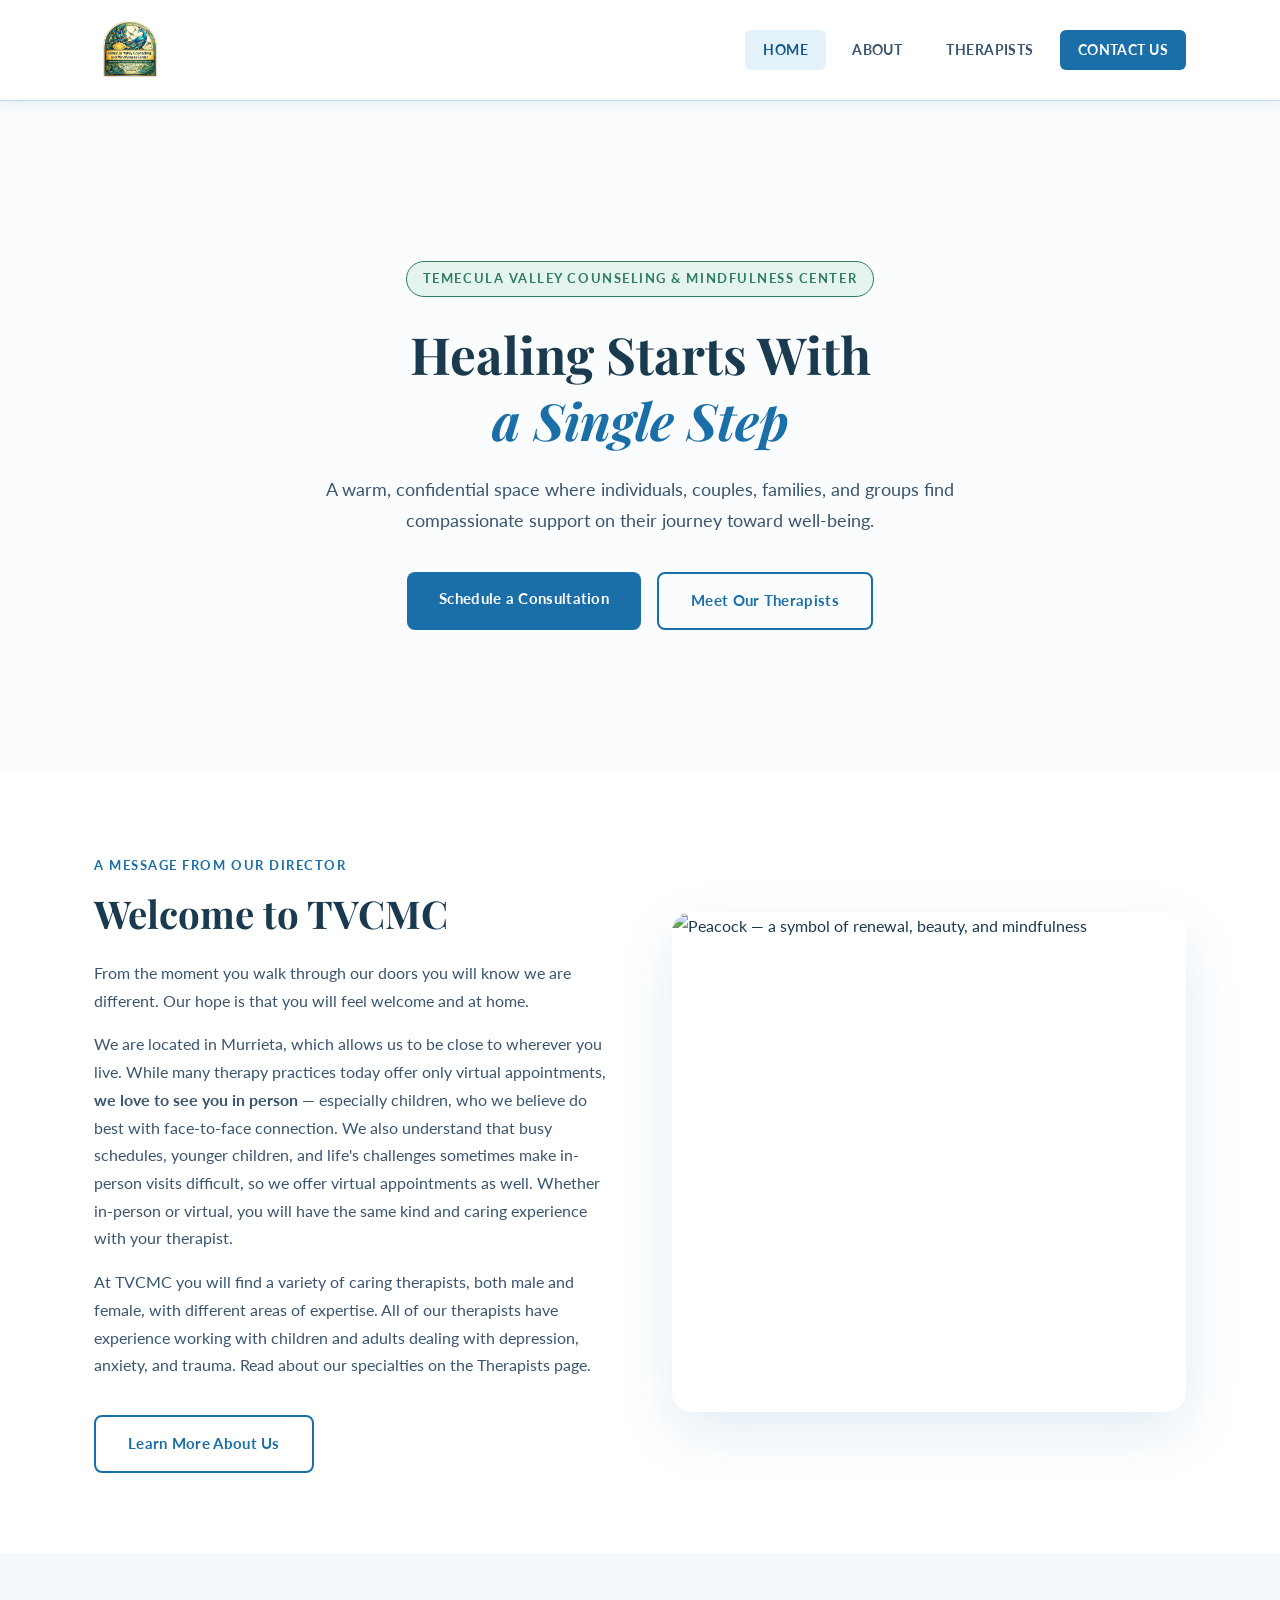
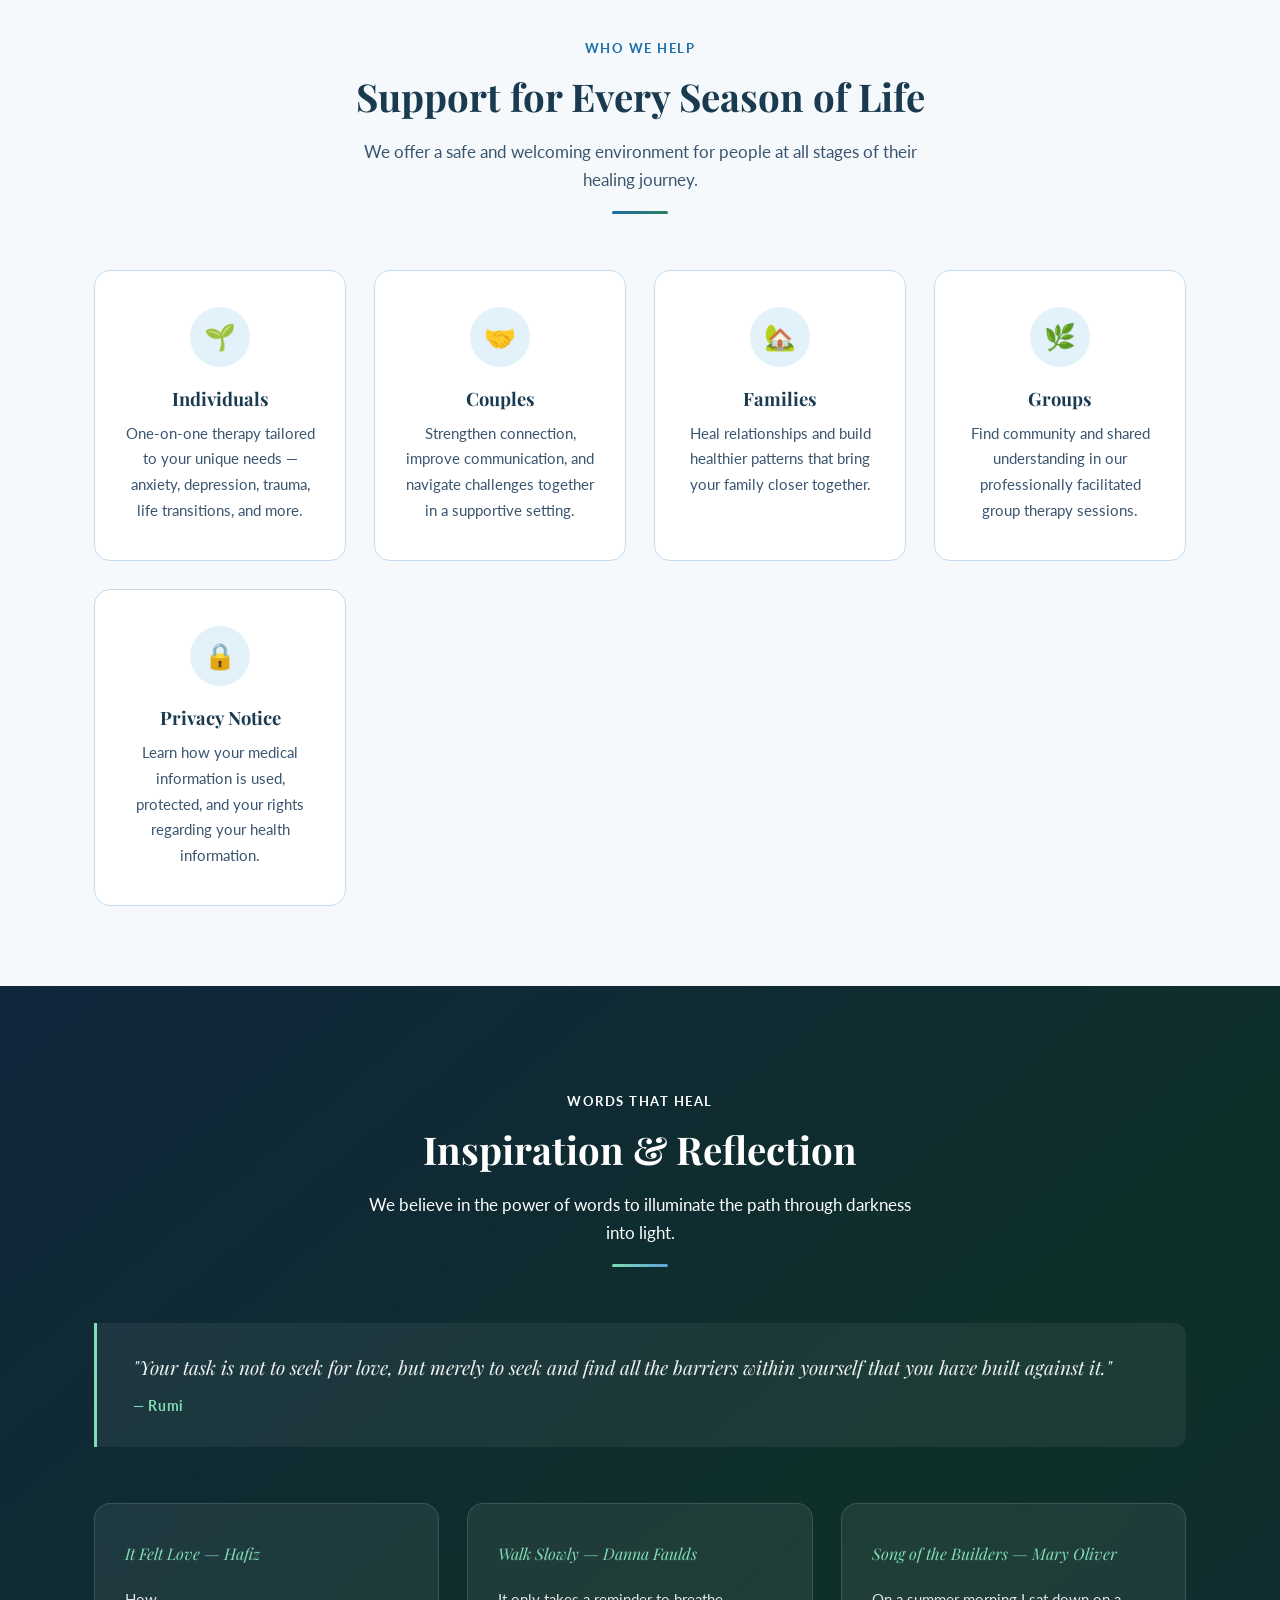
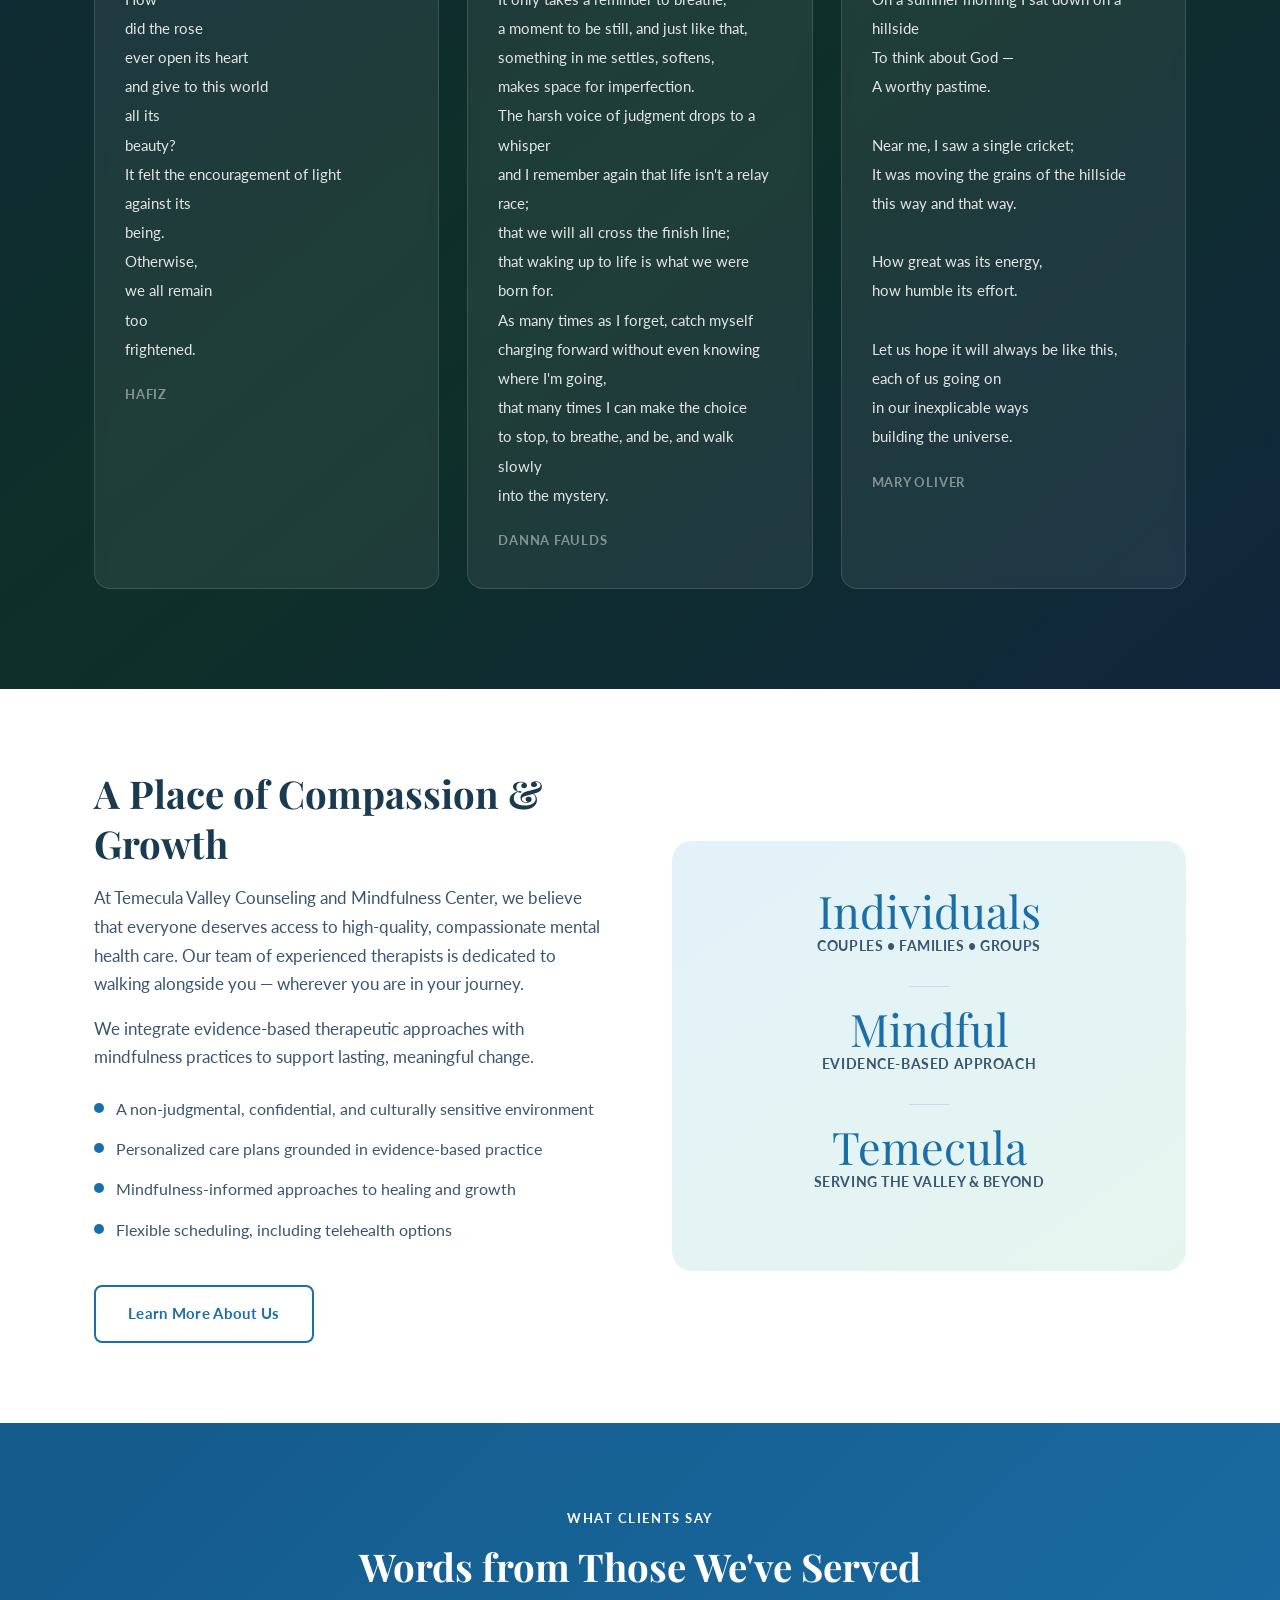
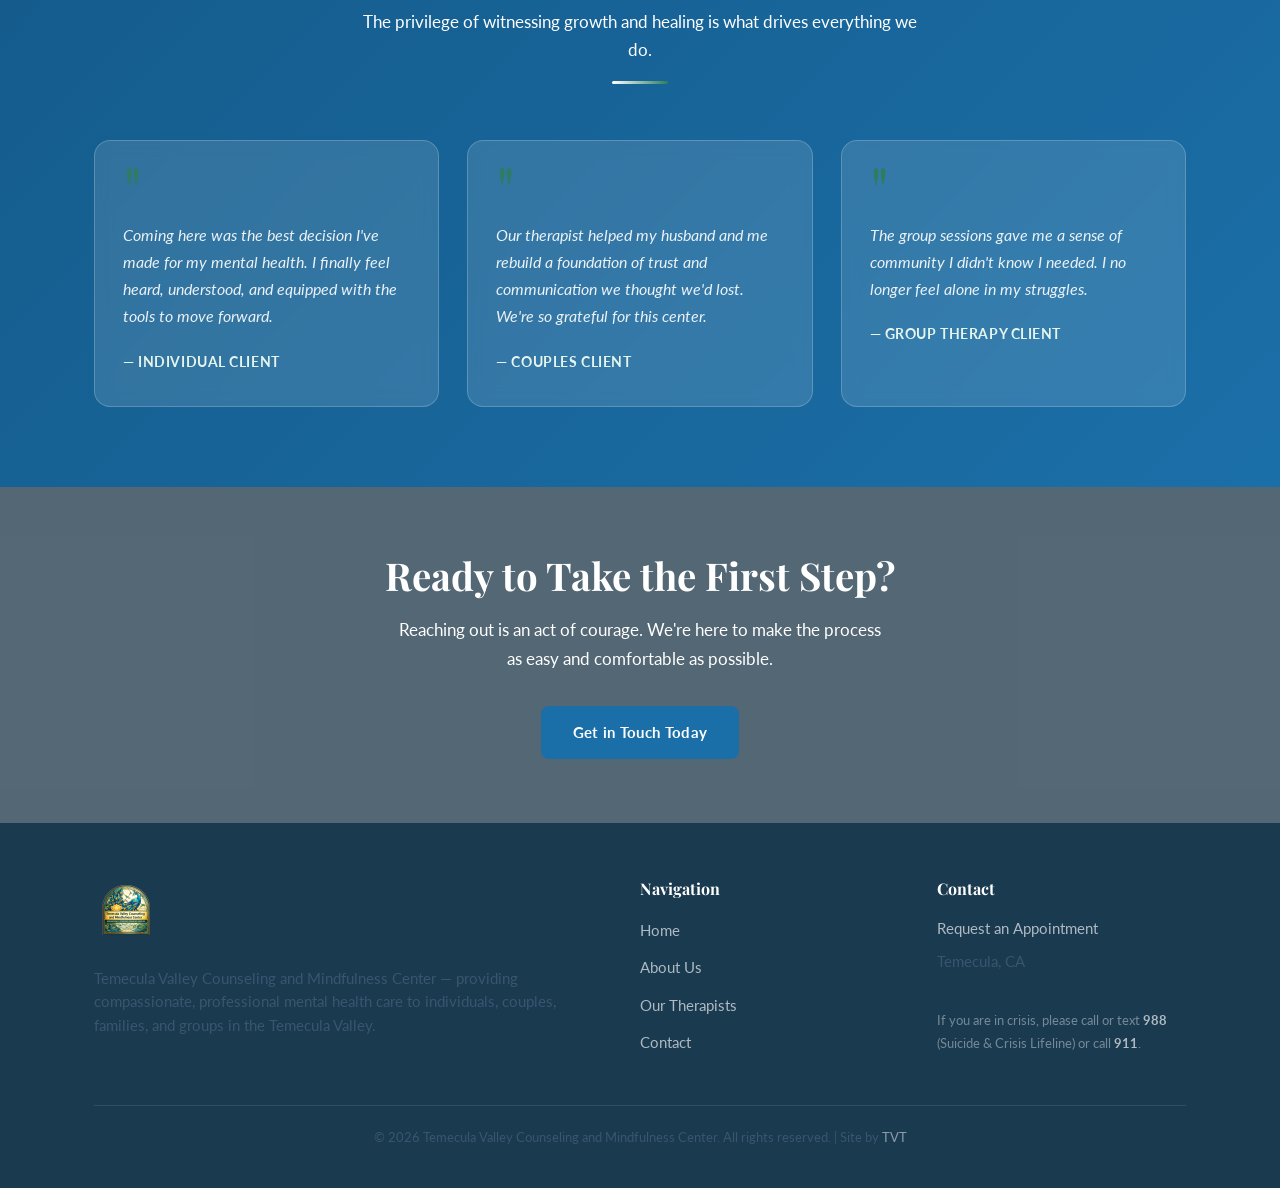
==== commit 89d041b3: "Lighten hero with white overlay, dark text; larger about logo" ====
--- a/index.html
+++ b/index.html
@@ -40,7 +40,7 @@
     </p>
     <div class="hero-buttons">
       <a href="contact.html" class="btn btn-primary">Schedule a Consultation</a>
-      <a href="therapists.html" class="btn btn-outline-light">Meet Our Therapists</a>
+      <a href="therapists.html" class="btn btn-outline">Meet Our Therapists</a>
     </div>
   </div>
 </section>
--- a/css/style.css
+++ b/css/style.css
@@ -151,7 +151,7 @@
   content: '';
   position: absolute;
   inset: 0;
-  background: rgba(16, 38, 60, 0.62);
+  background: rgba(255, 255, 255, 0.58);
   pointer-events: none;
 }
 
@@ -159,8 +159,8 @@
 
 .hero-eyebrow {
   display: inline-block;
-  background: rgba(255,255,255,0.15);
-  color: rgba(255,255,255,0.95);
+  background: var(--gold-light);
+  color: var(--gold);
   font-weight: 700;
   font-size: 0.8rem;
   letter-spacing: 0.12em;
@@ -168,24 +168,24 @@
   padding: 6px 16px;
   border-radius: 20px;
   margin-bottom: 24px;
-  border: 1px solid rgba(255,255,255,0.35);
+  border: 1px solid var(--gold);
 }
 
 .hero h1 {
   margin-bottom: 20px;
-  color: #fff;
+  color: var(--text-dark);
 }
 
 .hero h1 em {
   font-style: italic;
-  color: #80DDB5;
+  color: var(--teal);
 }
 
 .hero-subtitle {
   font-size: 1.15rem;
   max-width: 640px;
   margin: 0 auto 36px;
-  color: rgba(255,255,255,0.88);
+  color: var(--text-mid);
 }
 
 .btn {
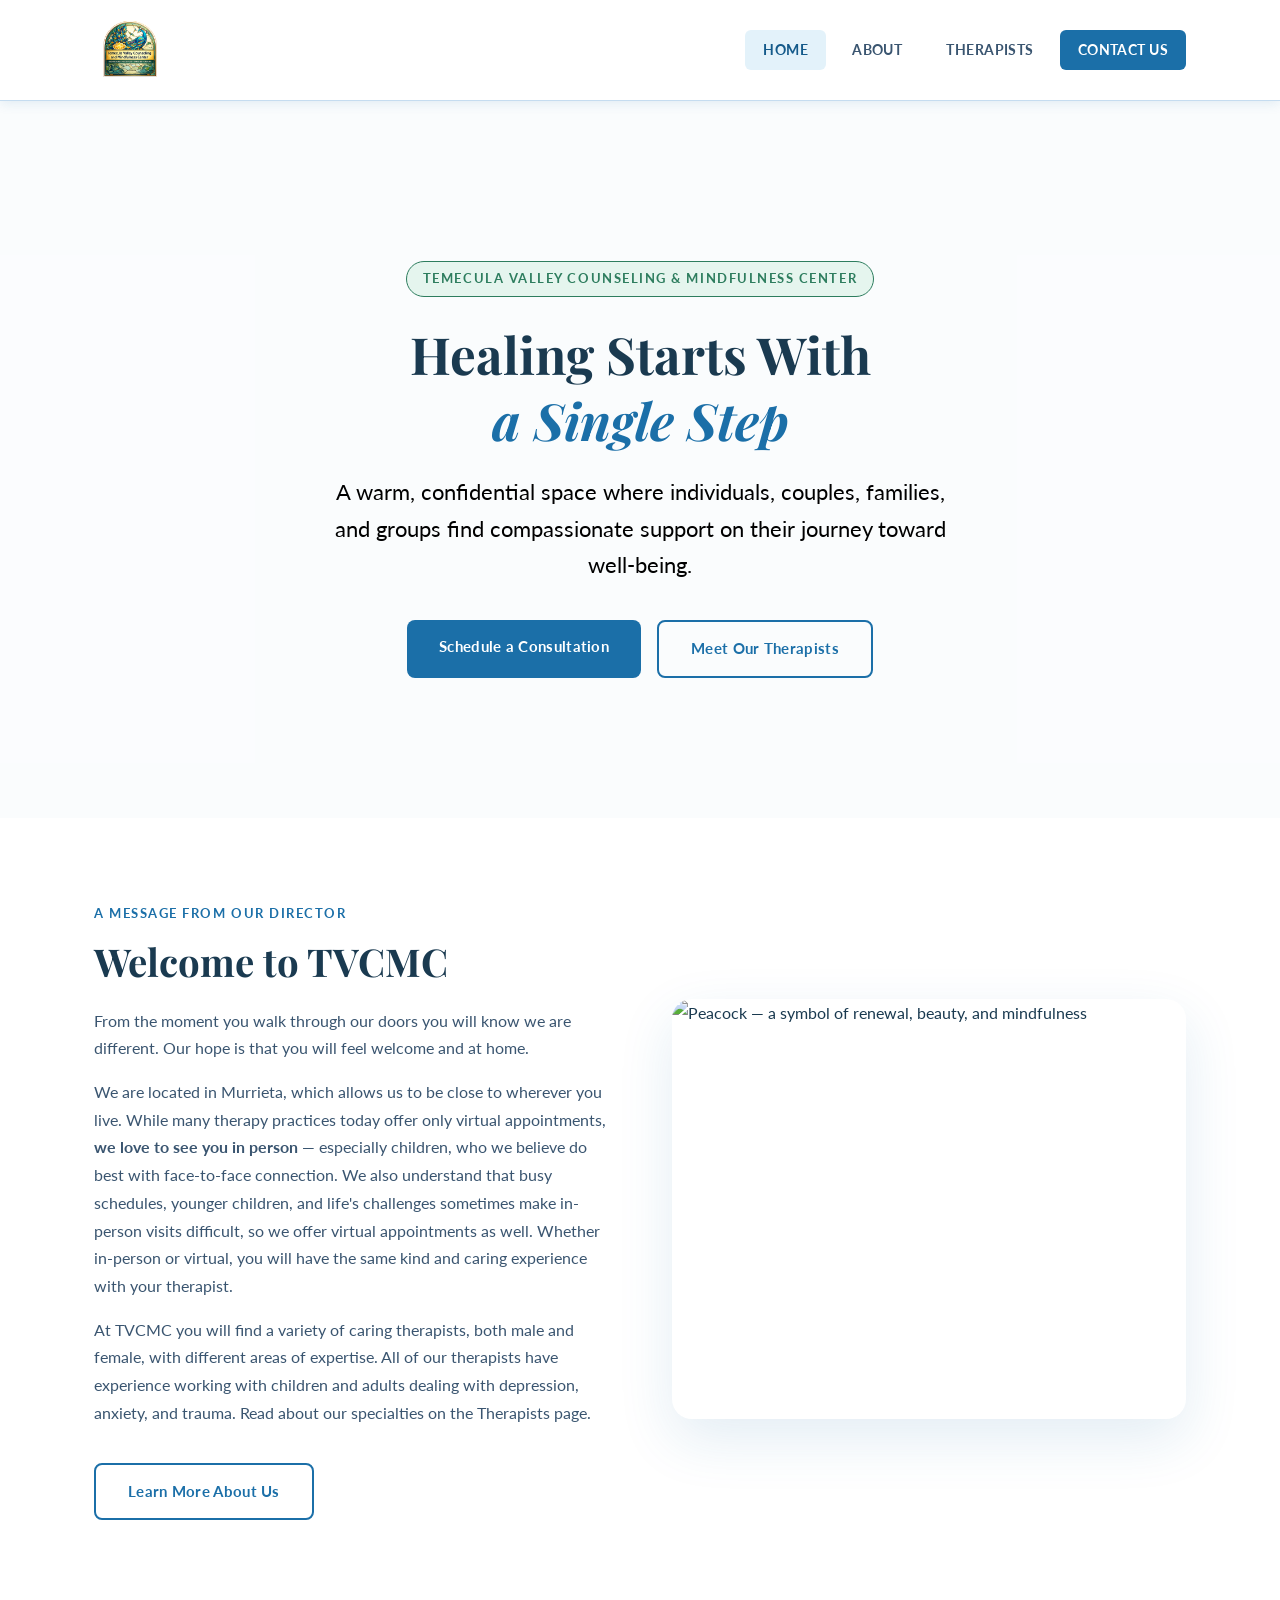
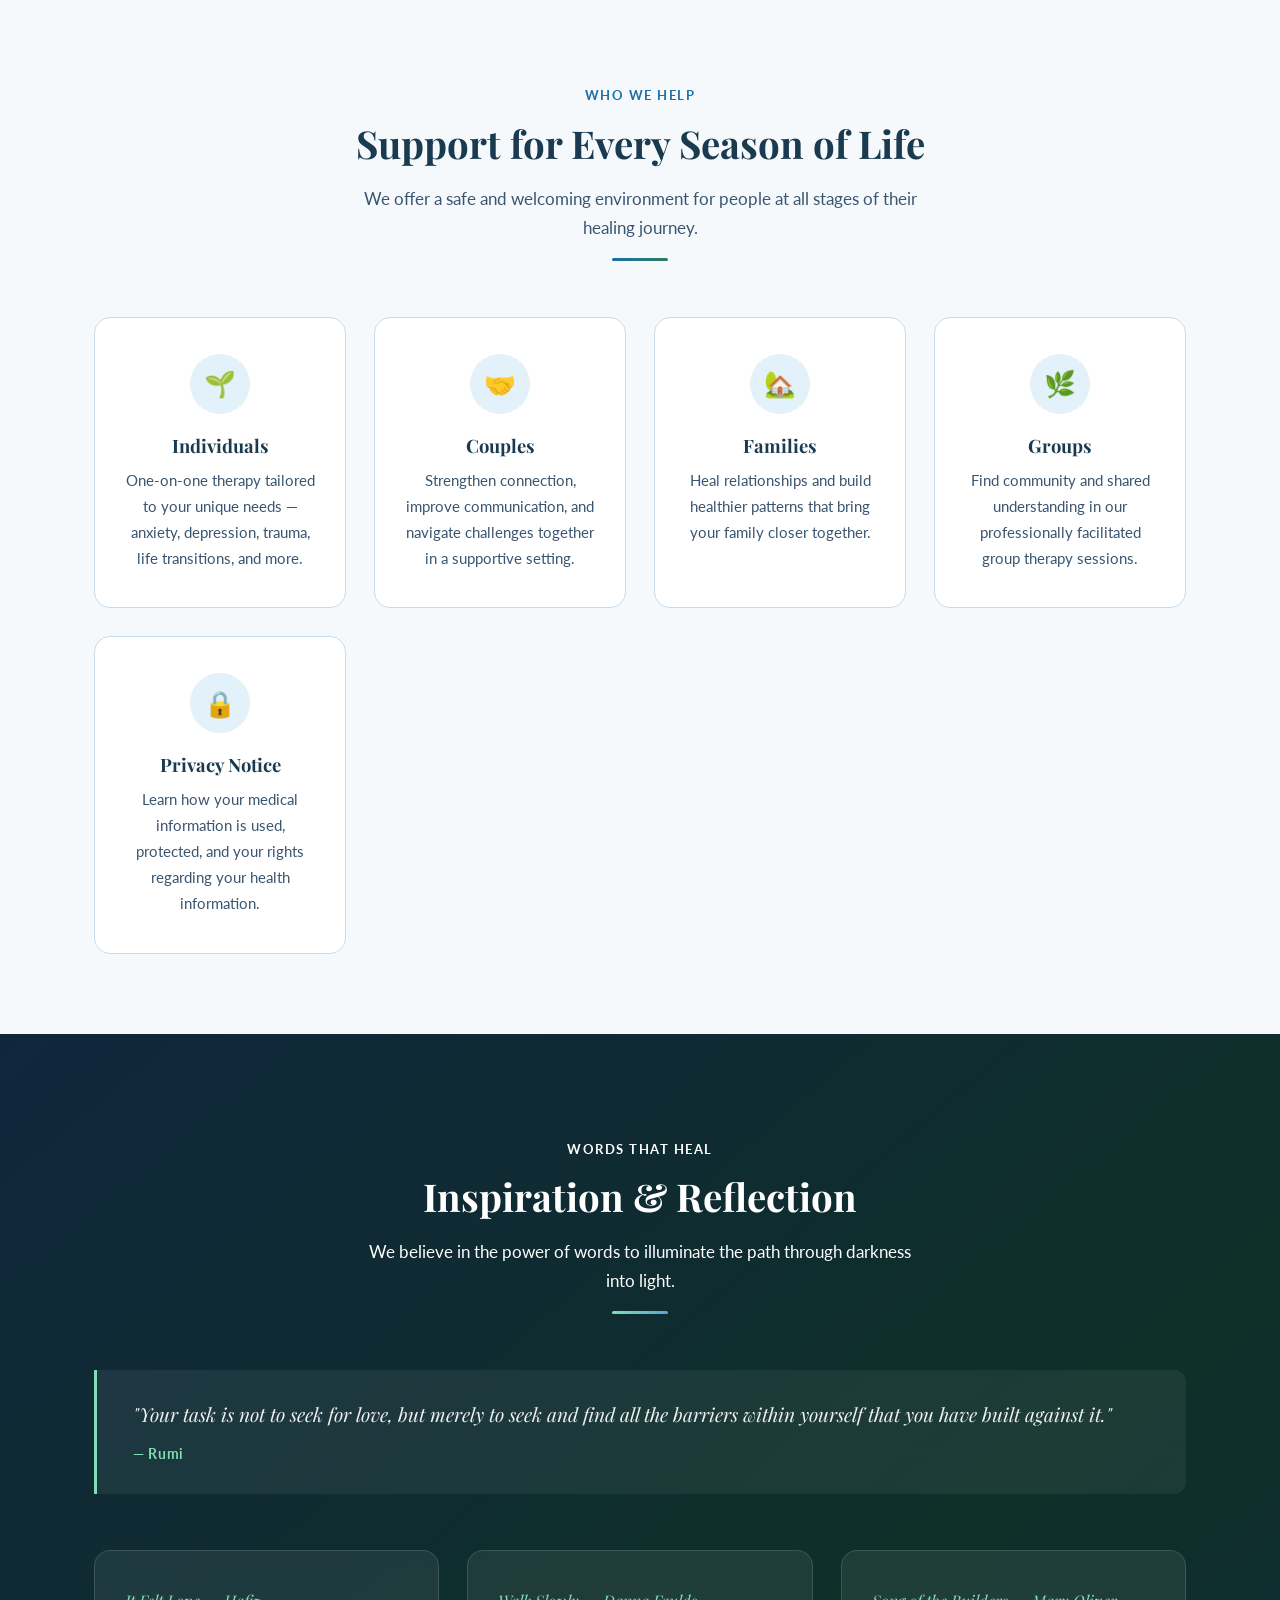
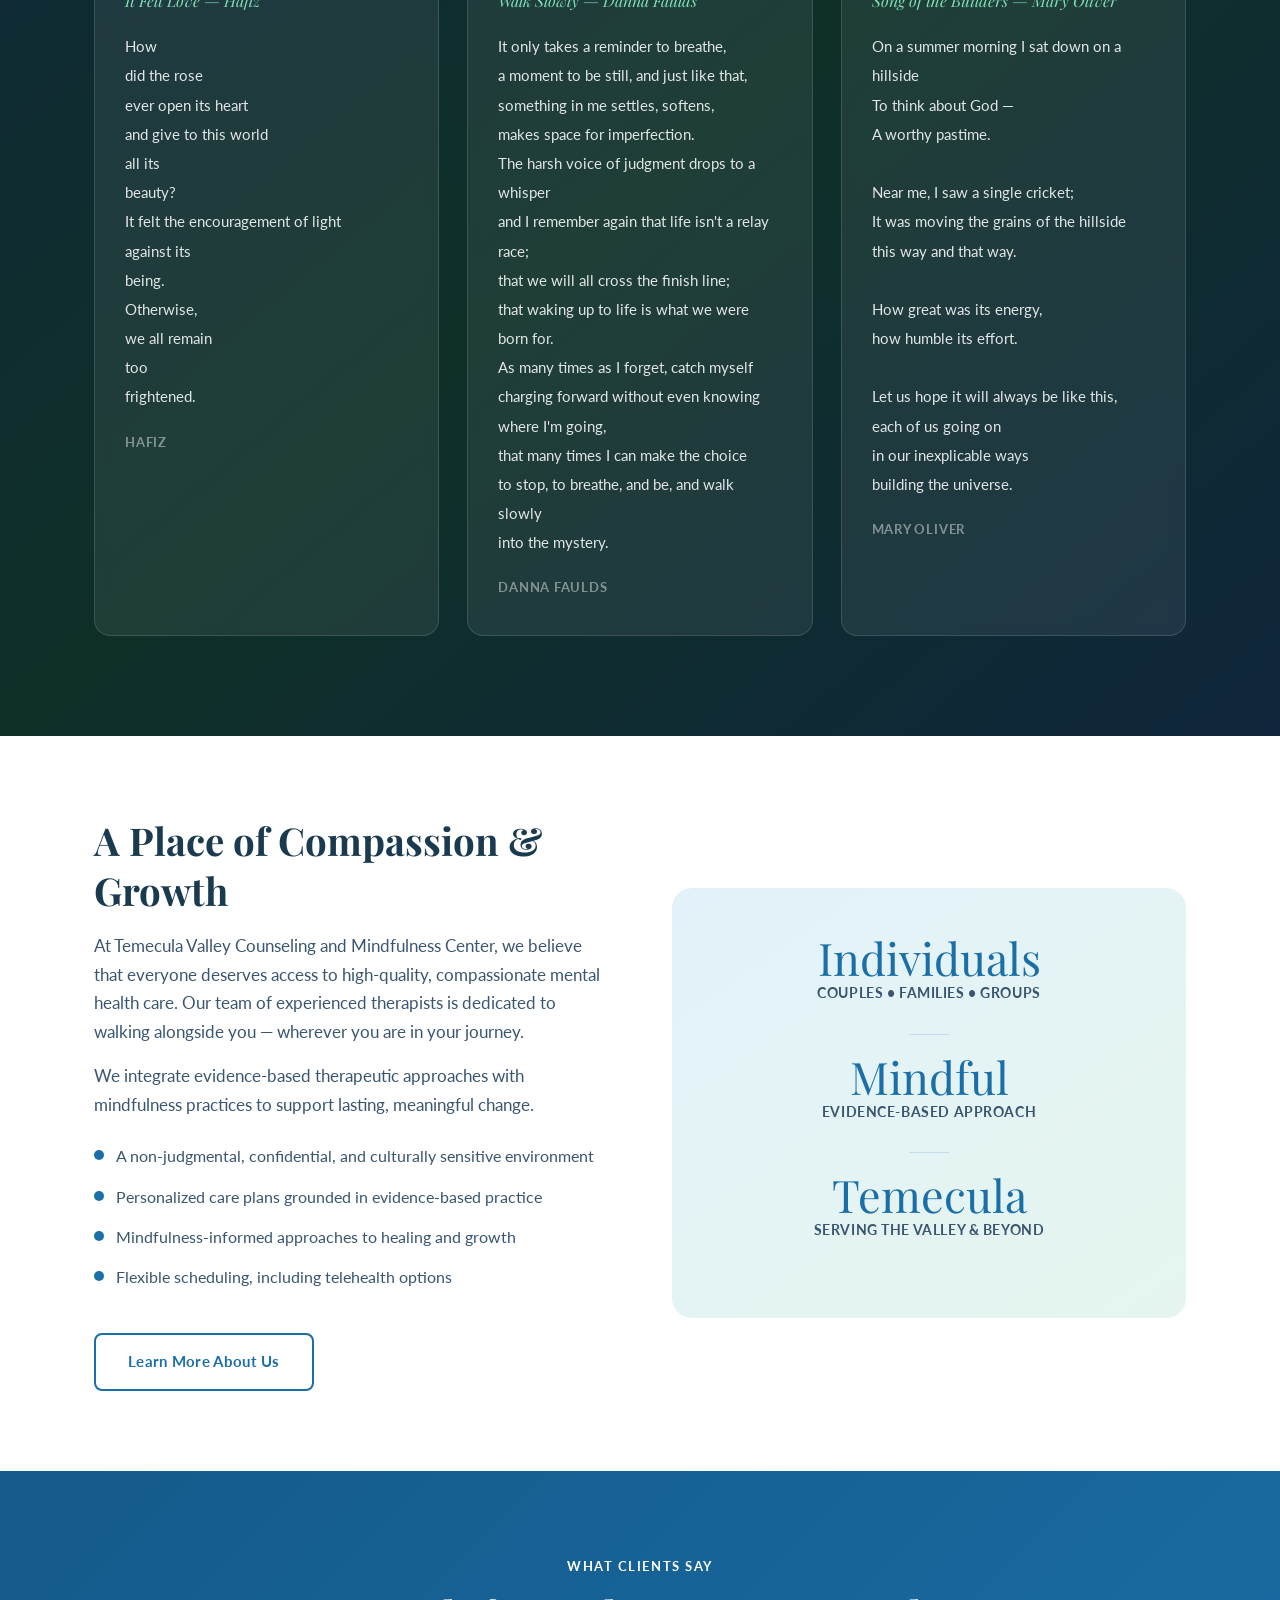
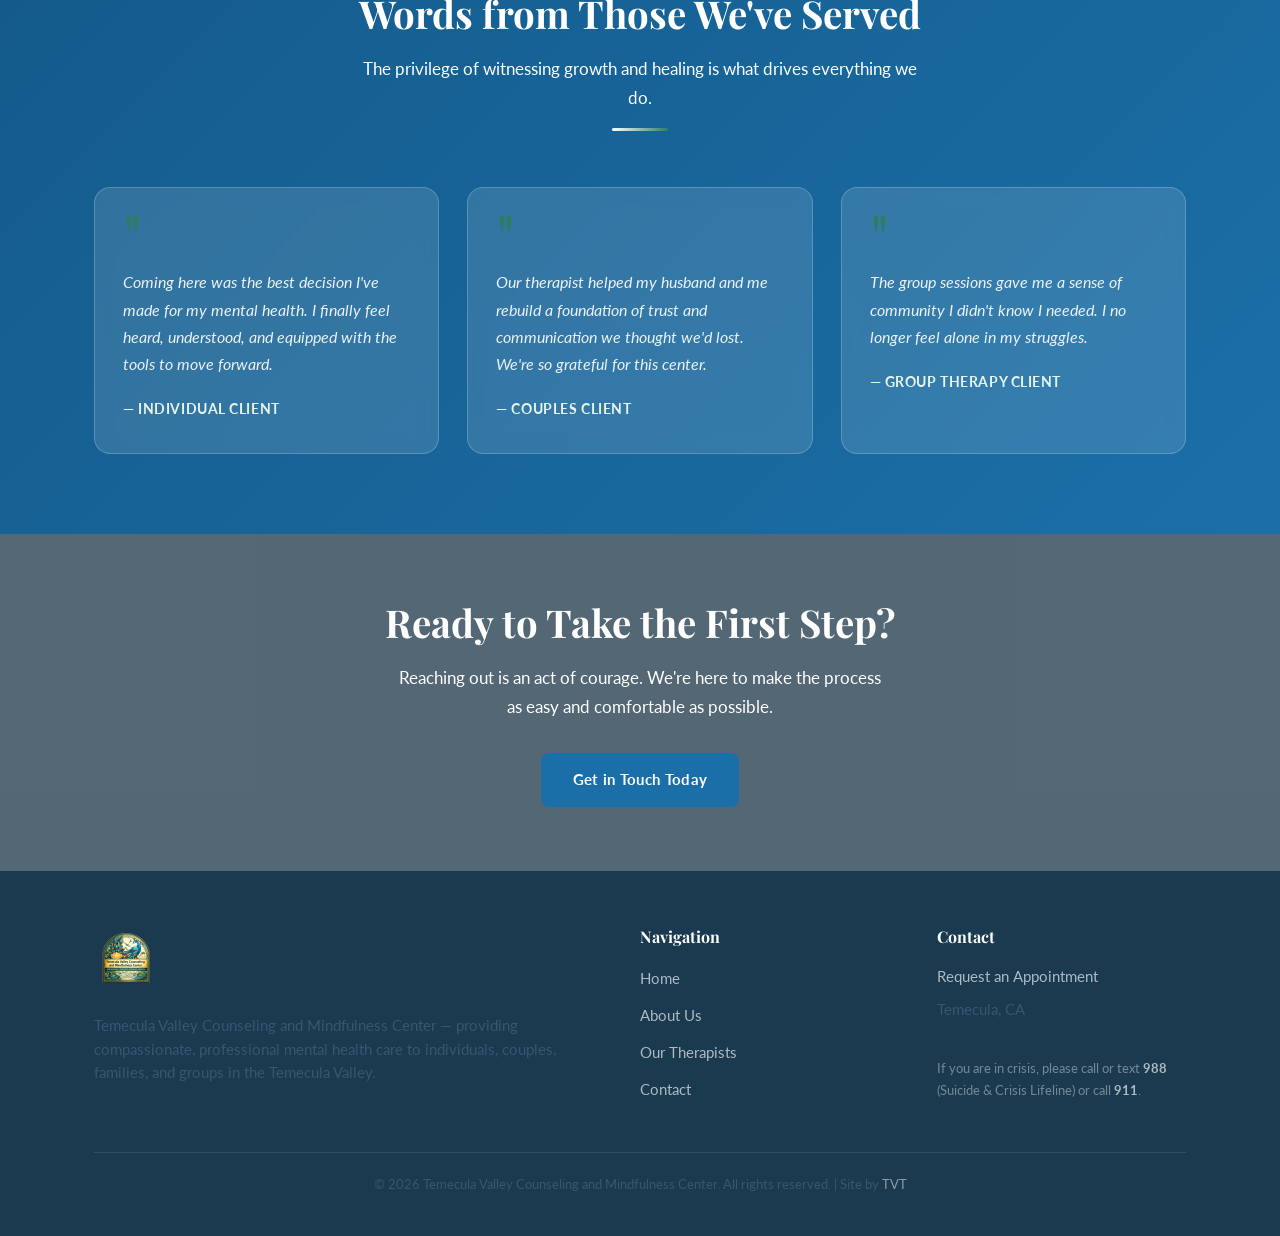
==== commit 12b6d75a: "Fix image paths for GitHub Pages, constrain welcome image size" ====
--- a/index.html
+++ b/index.html
@@ -58,7 +58,7 @@
         <a href="about.html" class="btn btn-outline" style="margin-top:20px">Learn More About Us</a>
       </div>
       <div class="welcome-image">
-        <img src="images/Peacock 2.jpg" alt="Peacock — a symbol of renewal, beauty, and mindfulness">
+        <img src="images/Peacock%202.jpg" alt="Peacock — a symbol of renewal, beauty, and mindfulness">
       </div>
     </div>
   </div>
--- a/css/style.css
+++ b/css/style.css
@@ -138,7 +138,7 @@
 
 /* ── Hero ───────────────────────────────────────── */
 .hero {
-  background-image: url('../images/Peacock 1.jpg');
+  background-image: url('../images/Peacock%201.jpg');
   background-size: cover;
   background-position: center 30%;
   padding: 160px 0 140px;
@@ -182,10 +182,10 @@
 }
 
 .hero-subtitle {
-  font-size: 1.15rem;
+  font-size: 1.35rem;
   max-width: 640px;
   margin: 0 auto 36px;
-  color: var(--text-mid);
+  color: #000;
 }
 
 .btn {
@@ -1123,8 +1123,9 @@
 
 .welcome-image img {
   width: 100%;
-  height: 500px;
+  height: 420px;
   object-fit: cover;
+  object-position: center top;
   display: block;
 }
 
@@ -1210,7 +1211,7 @@
 
 /* ── CTA with Peacock background ─────────────────── */
 .cta-peacock {
-  background-image: url('../images/Peacock 3.jpg');
+  background-image: url('../images/Peacock%203.jpg');
   background-size: cover;
   background-position: center;
   position: relative;
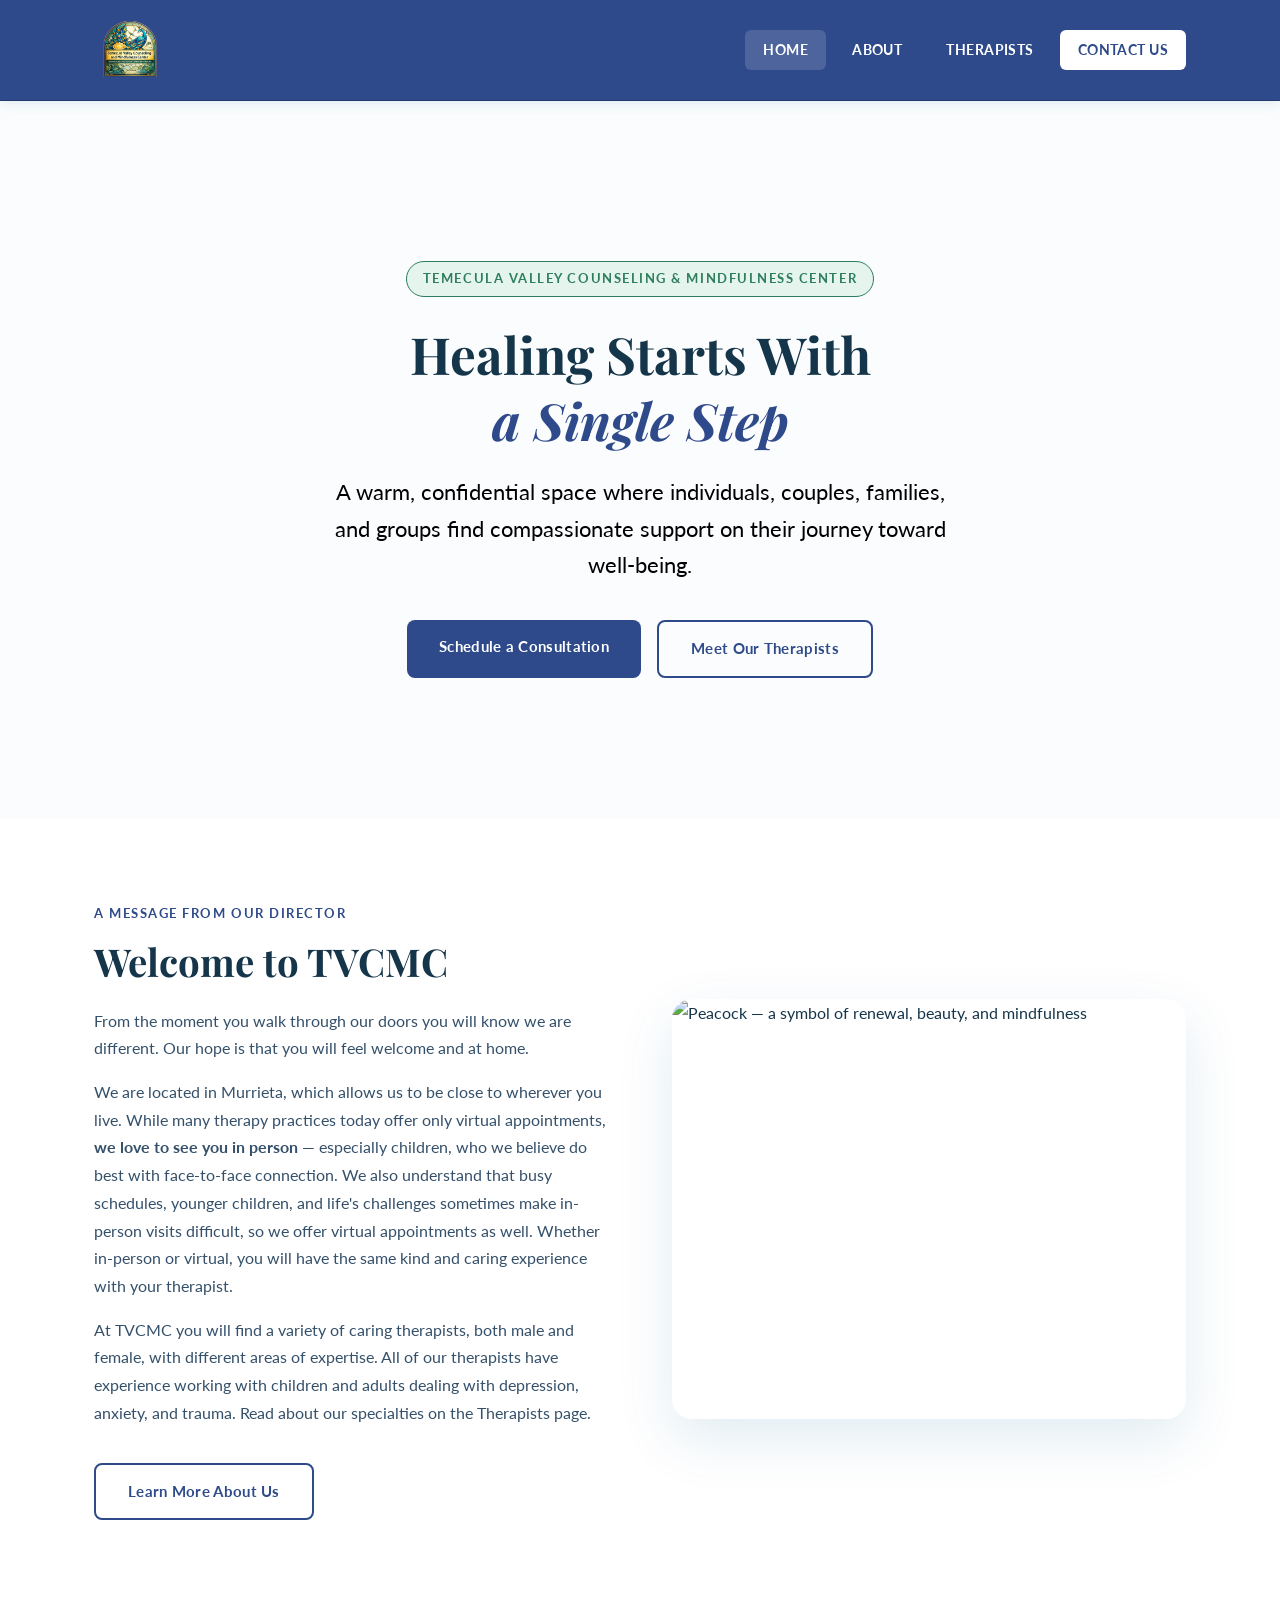
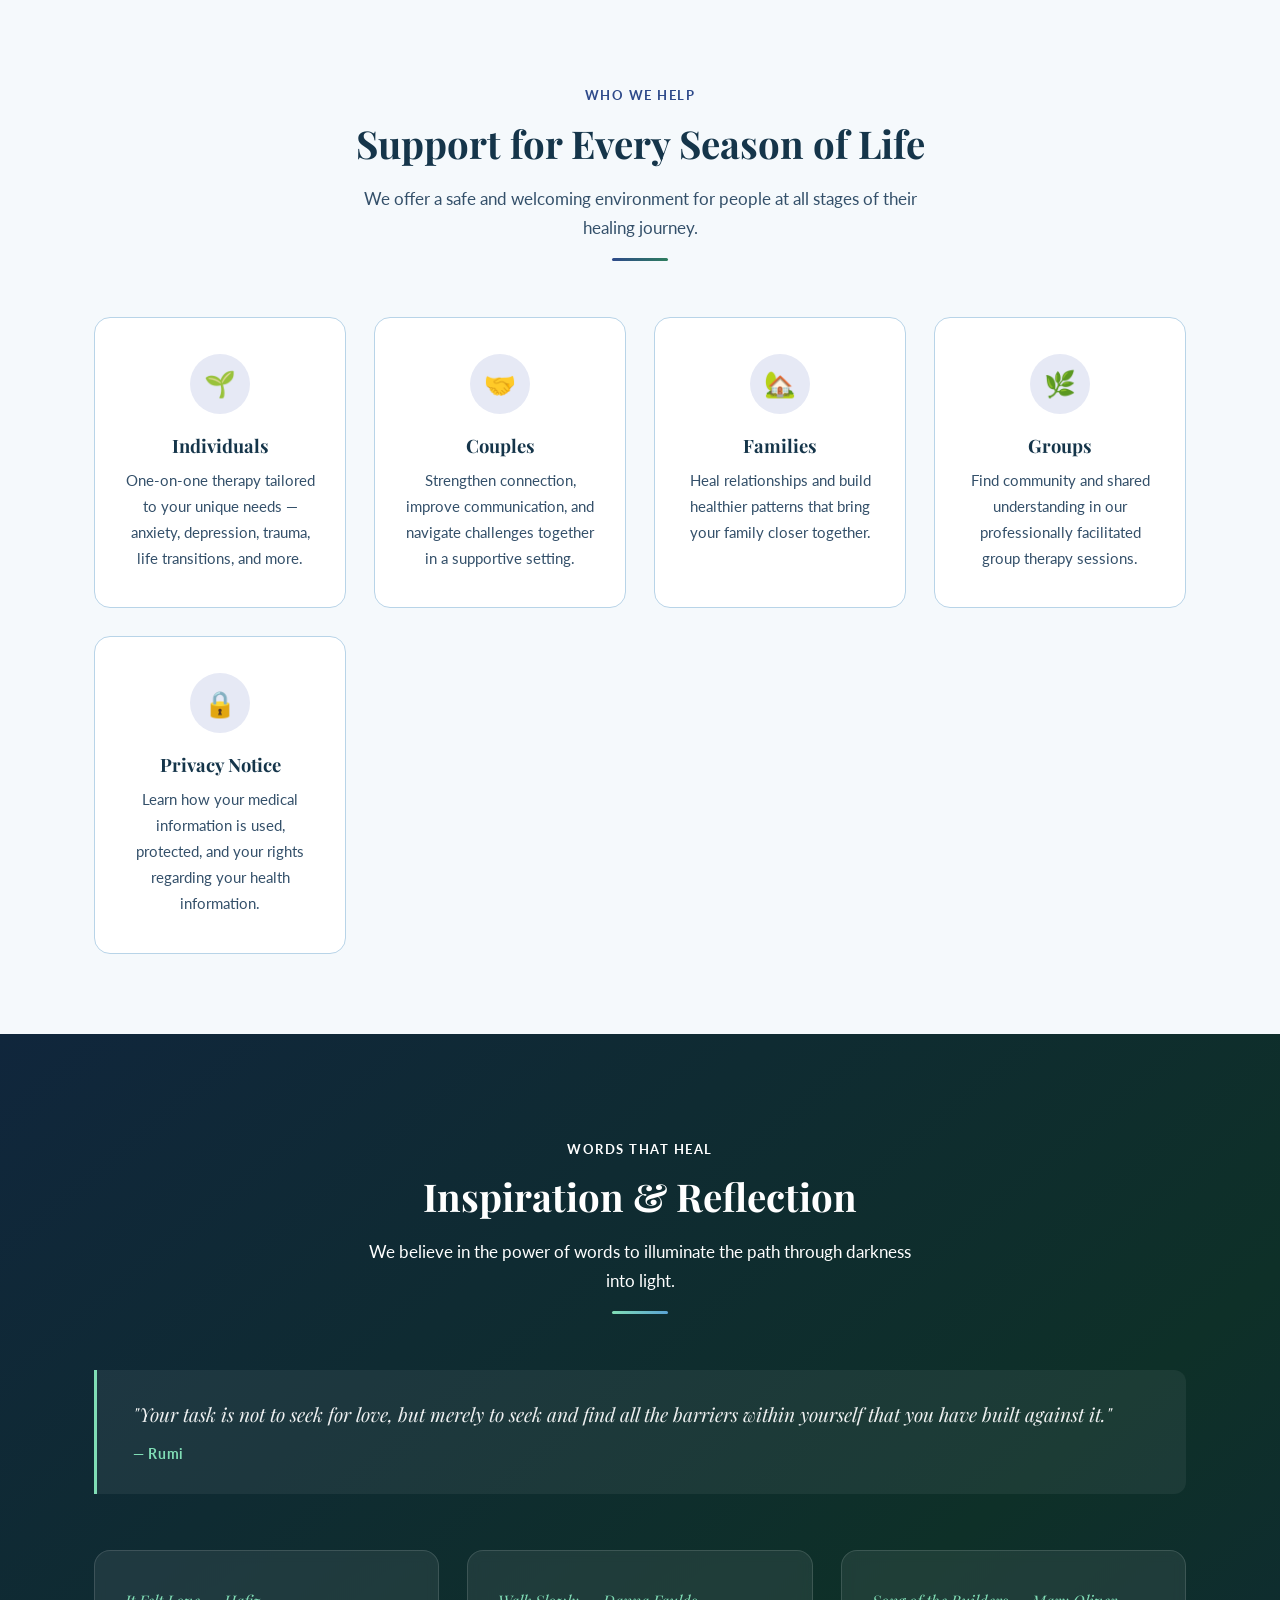
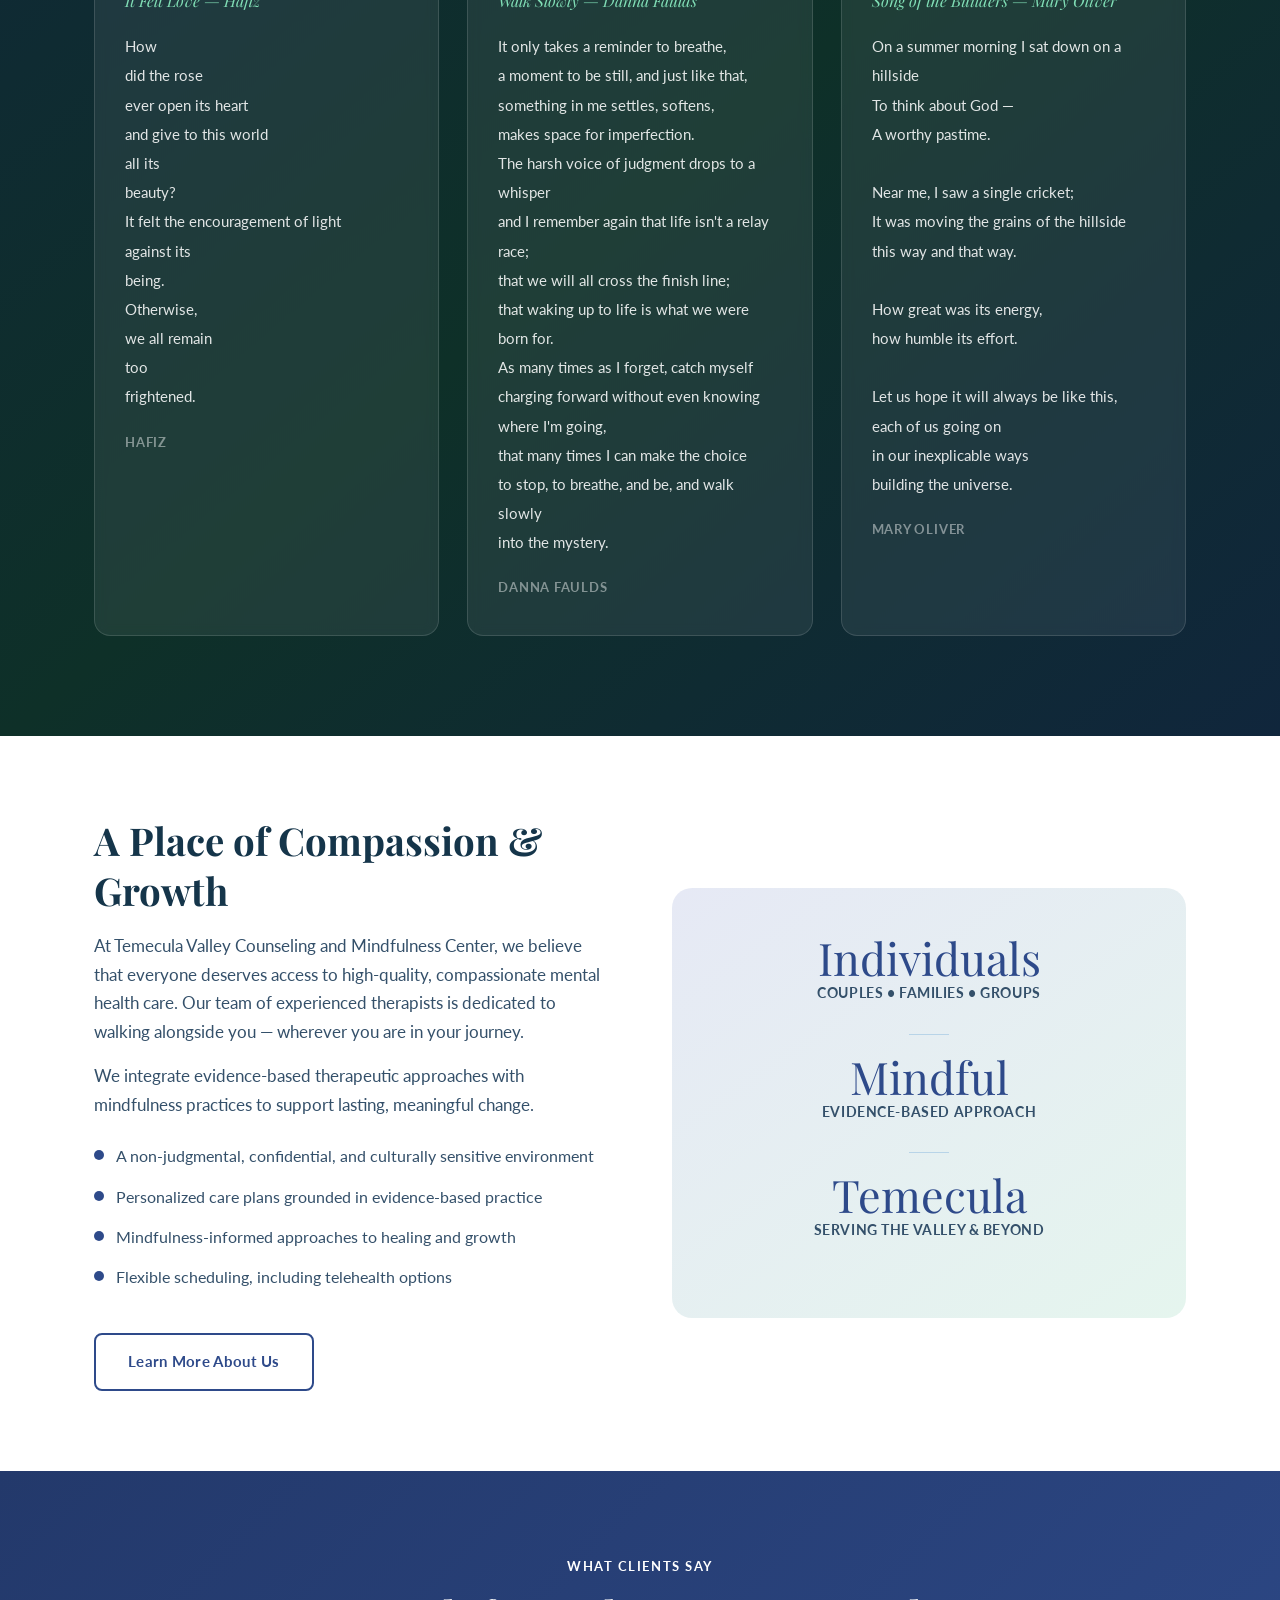
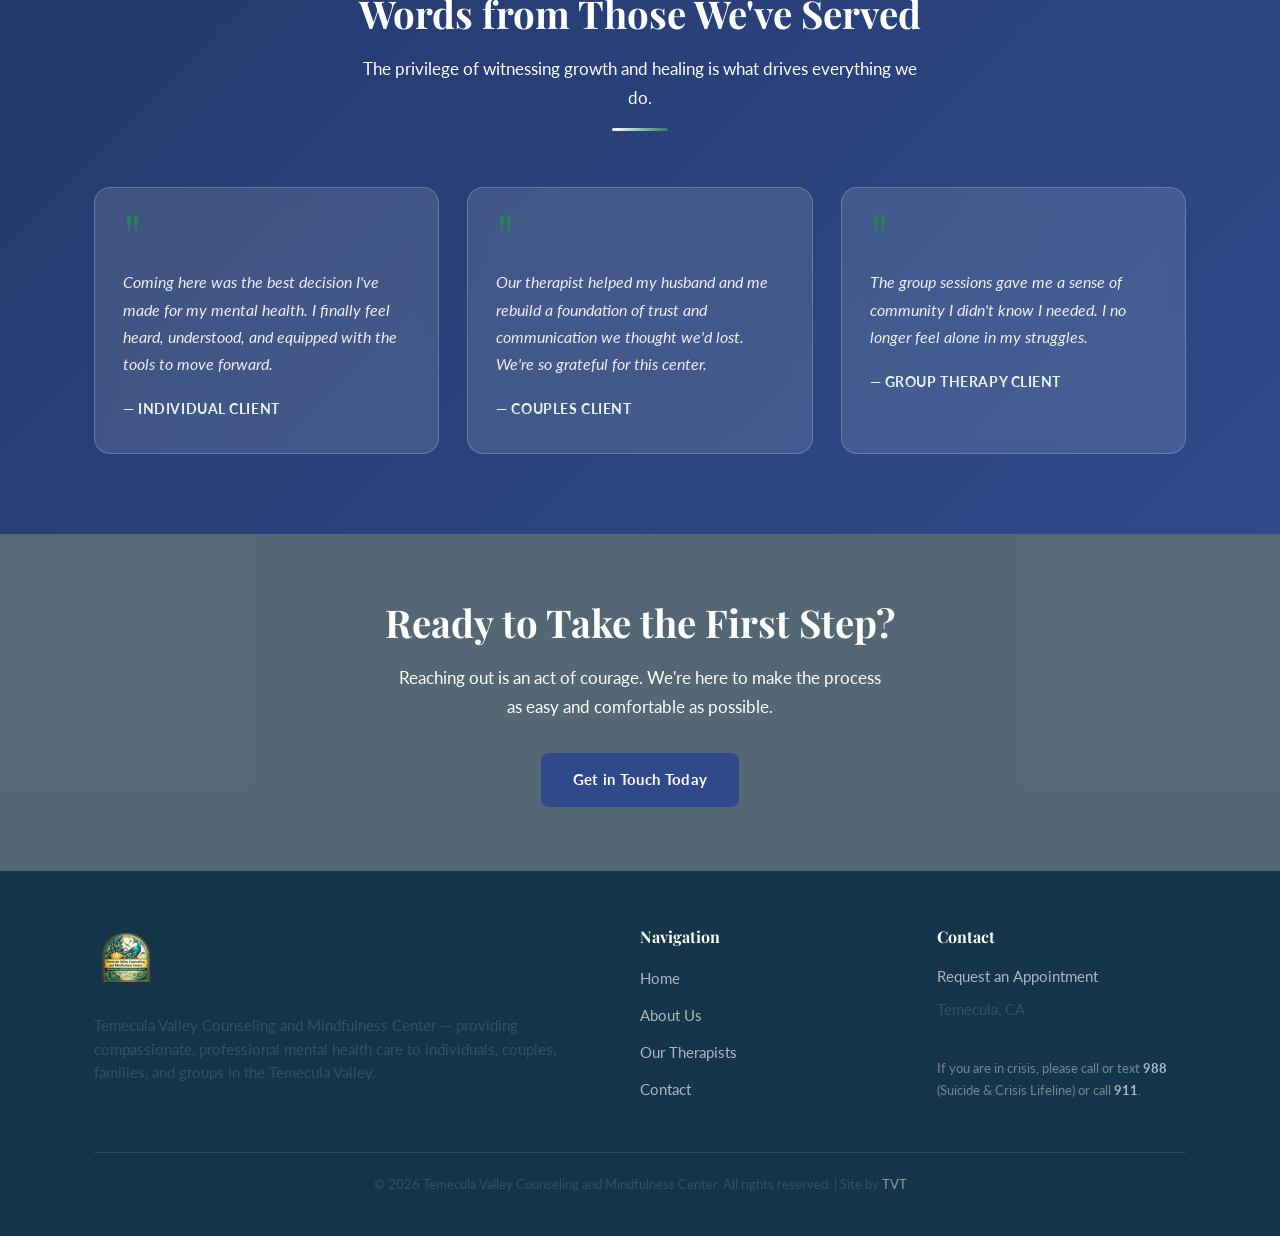
==== commit 072fa289: "Update color scheme to deeper blue-purple, enlarge about page logo, add scroll reveal animations to " ====
--- a/index.html
+++ b/index.html
@@ -58,7 +58,7 @@
         <a href="about.html" class="btn btn-outline" style="margin-top:20px">Learn More About Us</a>
       </div>
       <div class="welcome-image">
-        <img src="images/Peacock%202.jpg" alt="Peacock — a symbol of renewal, beauty, and mindfulness">
+        <img src="images/Peacock%204.jpg" alt="Peacock — a symbol of renewal, beauty, and mindfulness">
       </div>
     </div>
   </div>
@@ -298,5 +298,6 @@
   const navMenu = document.getElementById('nav-menu');
   hamburger.addEventListener('click', () => navMenu.classList.toggle('open'));
 </script>
+<script src="js/reveal.js"></script>
 </body>
 </html>
--- a/css/style.css
+++ b/css/style.css
@@ -6,19 +6,19 @@
 @import url('https://fonts.googleapis.com/css2?family=Playfair+Display:ital,wght@0,400;0,600;1,400&family=Lato:wght@300;400;700&display=swap');
 
 :root {
-  --teal:        #1B6FA8;
-  --teal-dark:   #145A8A;
-  --teal-light:  #E3F2FA;
+  --teal:        #2E4A8A;
+  --teal-dark:   #23396B;
+  --teal-light:  #E6E9F5;
   --gold:        #2D7D5E;
   --gold-light:  #E5F5EE;
   --sage:        #4A9B7A;
   --cream:       #F5F9FC;
   --warm-white:  #FFFFFF;
-  --text-dark:   #1A3A50;
-  --text-mid:    #3A5570;
-  --text-light:  #6A85A0;
-  --border:      #C5DCF0;
-  --shadow:      rgba(27, 111, 168, 0.12);
+  --text-dark:   #15354A;
+  --text-mid:    #34506A;
+  --text-light:  #5F7D96;
+  --border:      #B8D4E8;
+  --shadow:      rgba(12, 98, 145, 0.12);
 }
 
 *, *::before, *::after { box-sizing: border-box; margin: 0; padding: 0; }
@@ -61,8 +61,8 @@
 
 /* ── Header & Nav ───────────────────────────────── */
 header {
-  background: var(--warm-white);
-  border-bottom: 1px solid var(--border);
+  background: var(--teal);
+  border-bottom: 1px solid var(--teal-dark);
   position: sticky;
   top: 0;
   z-index: 100;
@@ -98,23 +98,23 @@
   font-size: 0.9rem;
   letter-spacing: 0.03em;
   text-transform: uppercase;
-  color: var(--text-mid);
+  color: var(--warm-white);
   transition: background 0.2s, color 0.2s;
 }
 
 nav ul li a:hover,
 nav ul li a.active {
-  background: var(--teal-light);
-  color: var(--teal-dark);
+  background: rgba(255, 255, 255, 0.15);
+  color: var(--warm-white);
 }
 
 .nav-cta a {
-  background: var(--teal) !important;
-  color: var(--warm-white) !important;
+  background: var(--warm-white) !important;
+  color: var(--teal) !important;
   border-radius: 6px;
 }
 .nav-cta a:hover {
-  background: var(--teal-dark) !important;
+  background: var(--teal-light) !important;
 }
 
 /* Hamburger */
@@ -131,14 +131,14 @@
   display: block;
   width: 24px;
   height: 2px;
-  background: var(--teal-dark);
+  background: var(--warm-white);
   border-radius: 2px;
   transition: all 0.3s;
 }
 
 /* ── Hero ───────────────────────────────────────── */
 .hero {
-  background-image: url('../images/Peacock%201.jpg');
+  background-image: url('../images/Peacock%203.jpg');
   background-size: cover;
   background-position: center 30%;
   padding: 160px 0 140px;
@@ -1269,3 +1269,21 @@
   .welcome-image { display: none; }
   .group-cards   { grid-template-columns: 1fr; }
 }
+
+/* =====================
+   SCROLL REVEAL
+   ===================== */
+.reveal {
+  opacity: 0;
+  transform: translateY(36px);
+  transition: opacity 0.65s ease, transform 0.65s ease;
+}
+
+.reveal.visible {
+  opacity: 1;
+  transform: none;
+}
+
+@media (prefers-reduced-motion: reduce) {
+  .reveal { opacity: 1; transform: none; transition: none; }
+}
